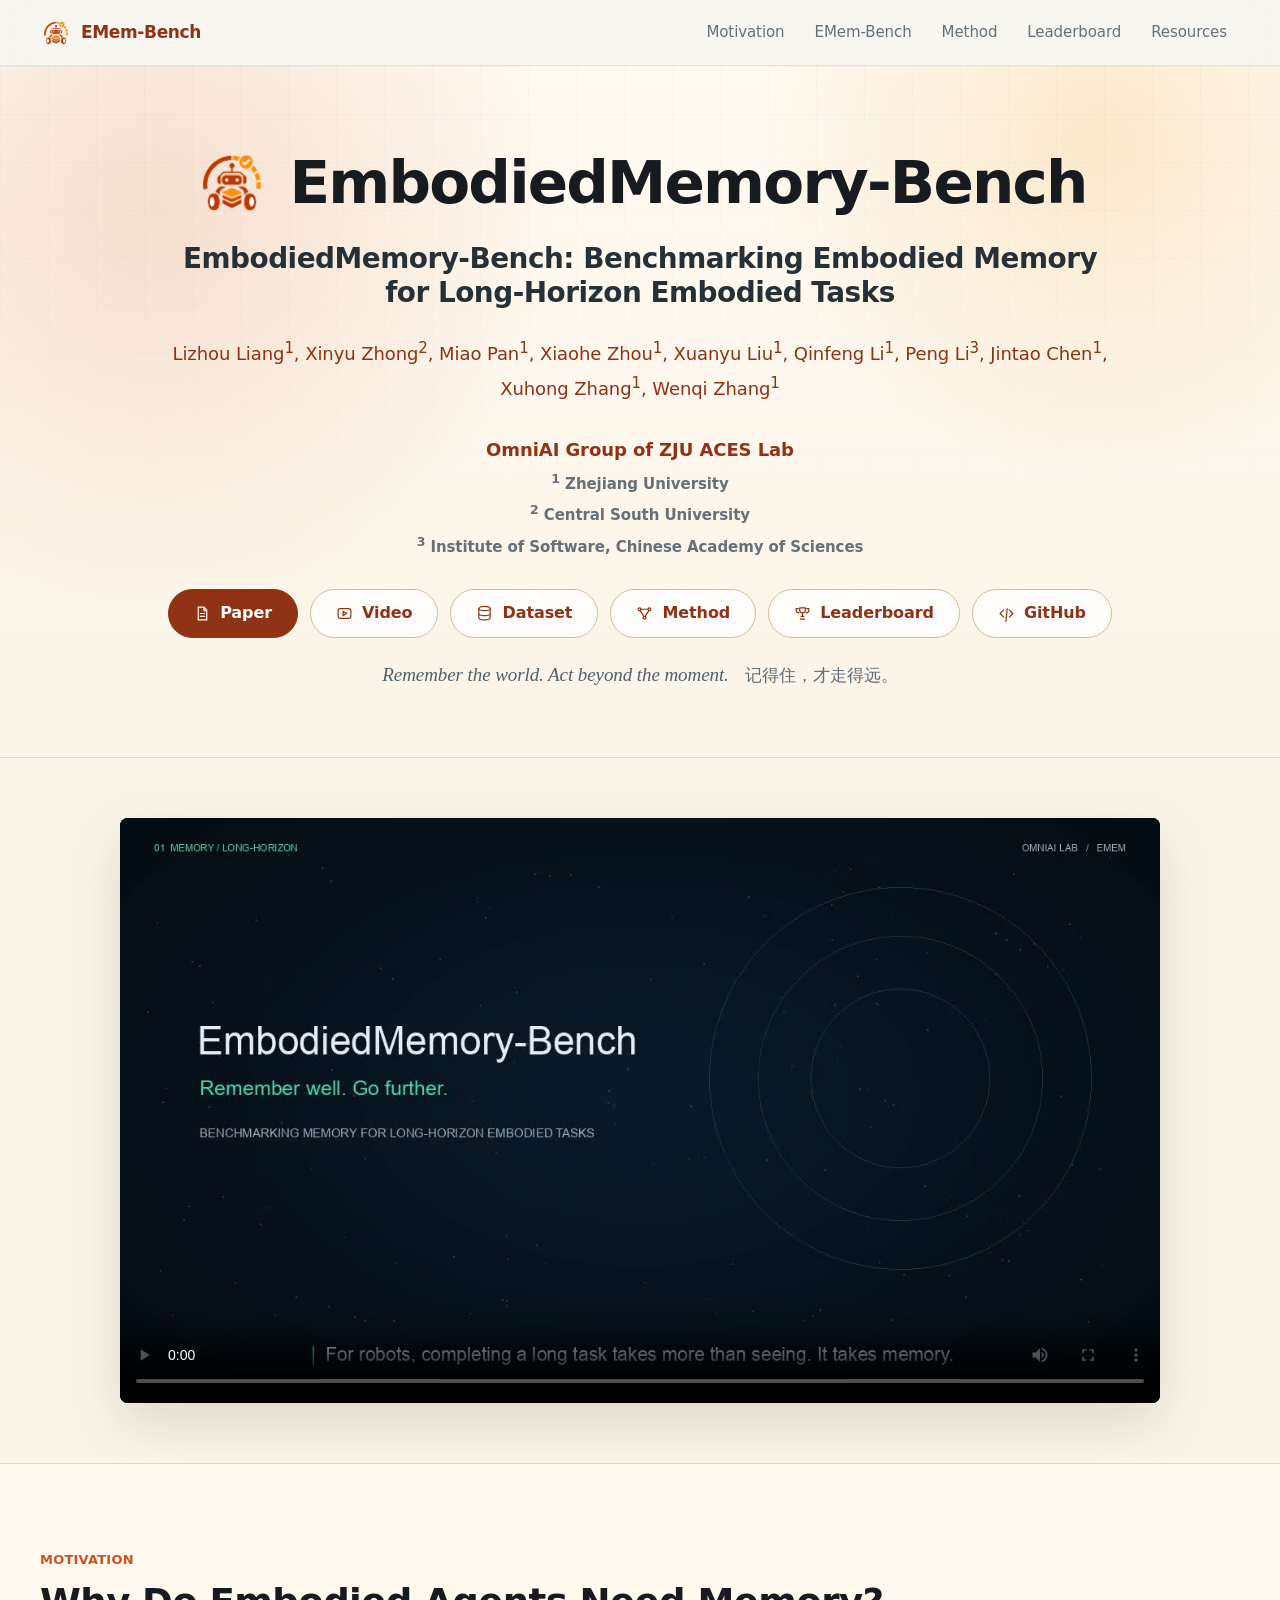
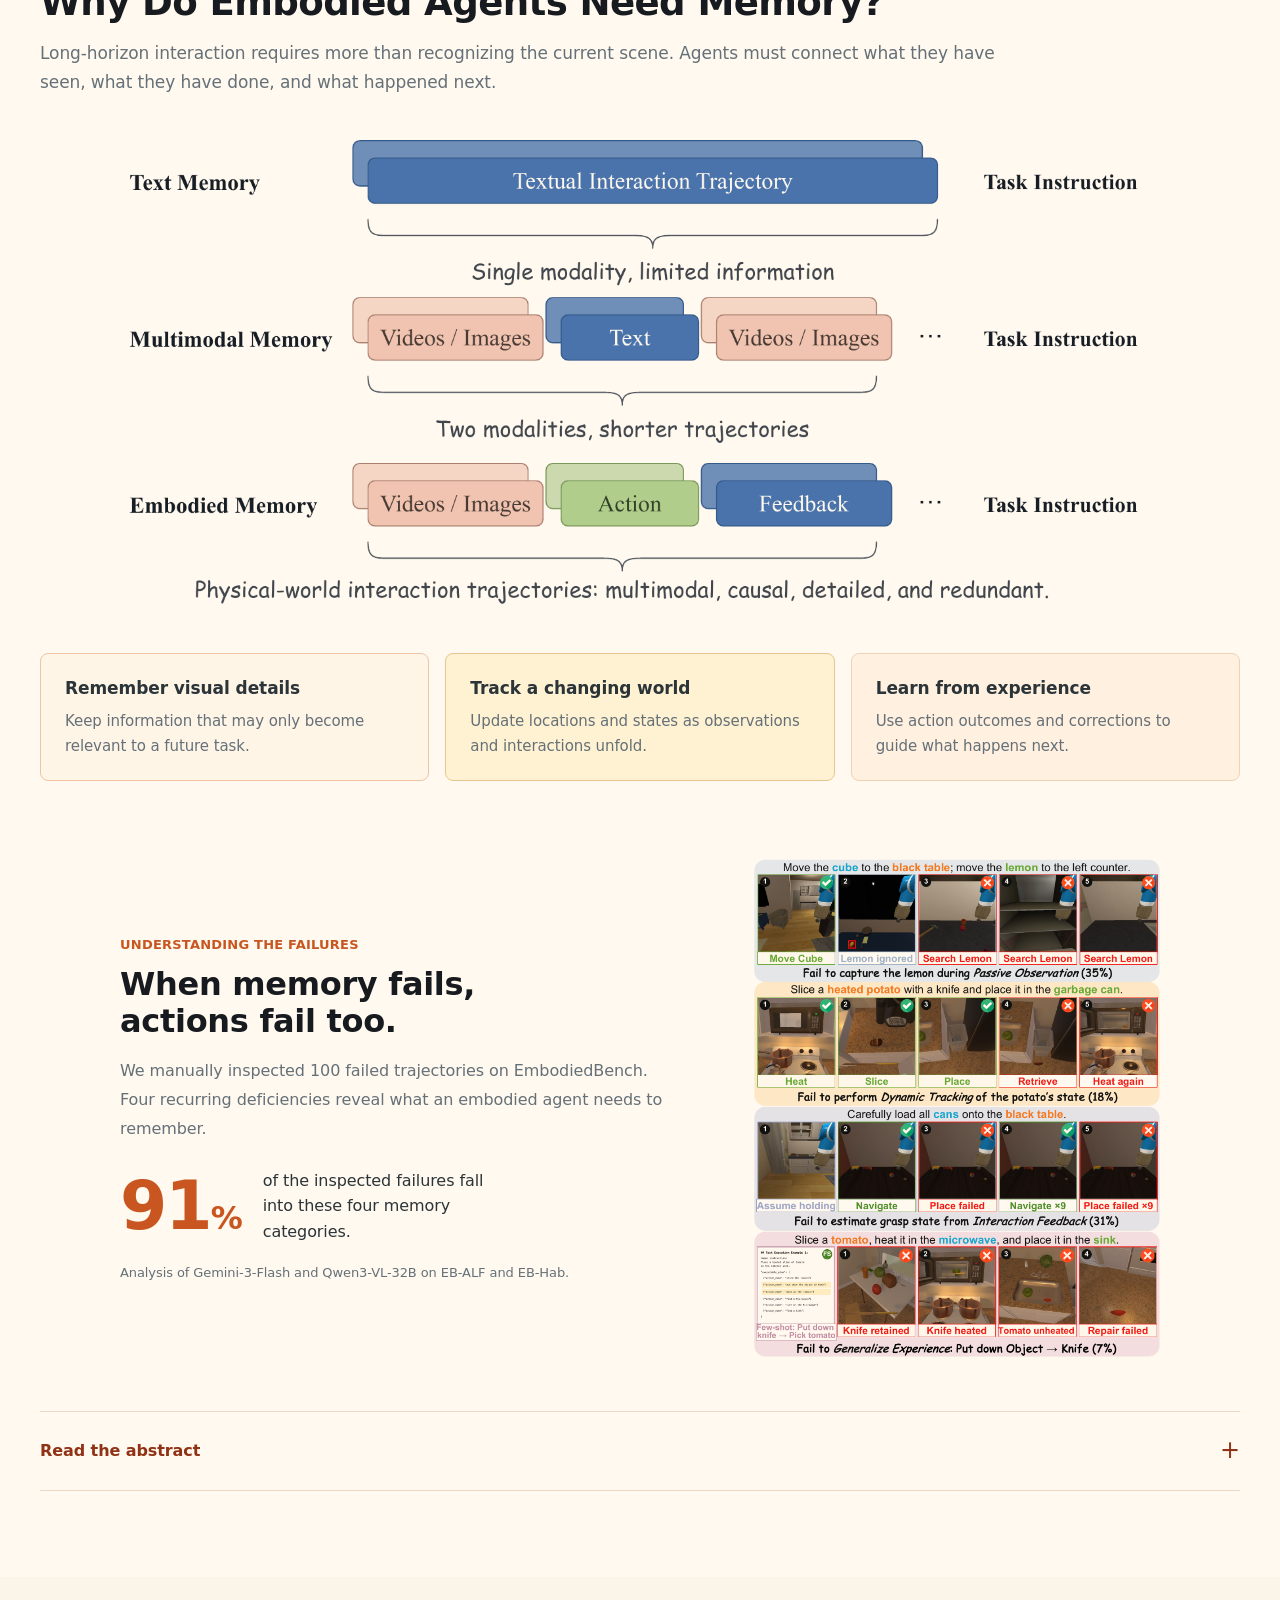
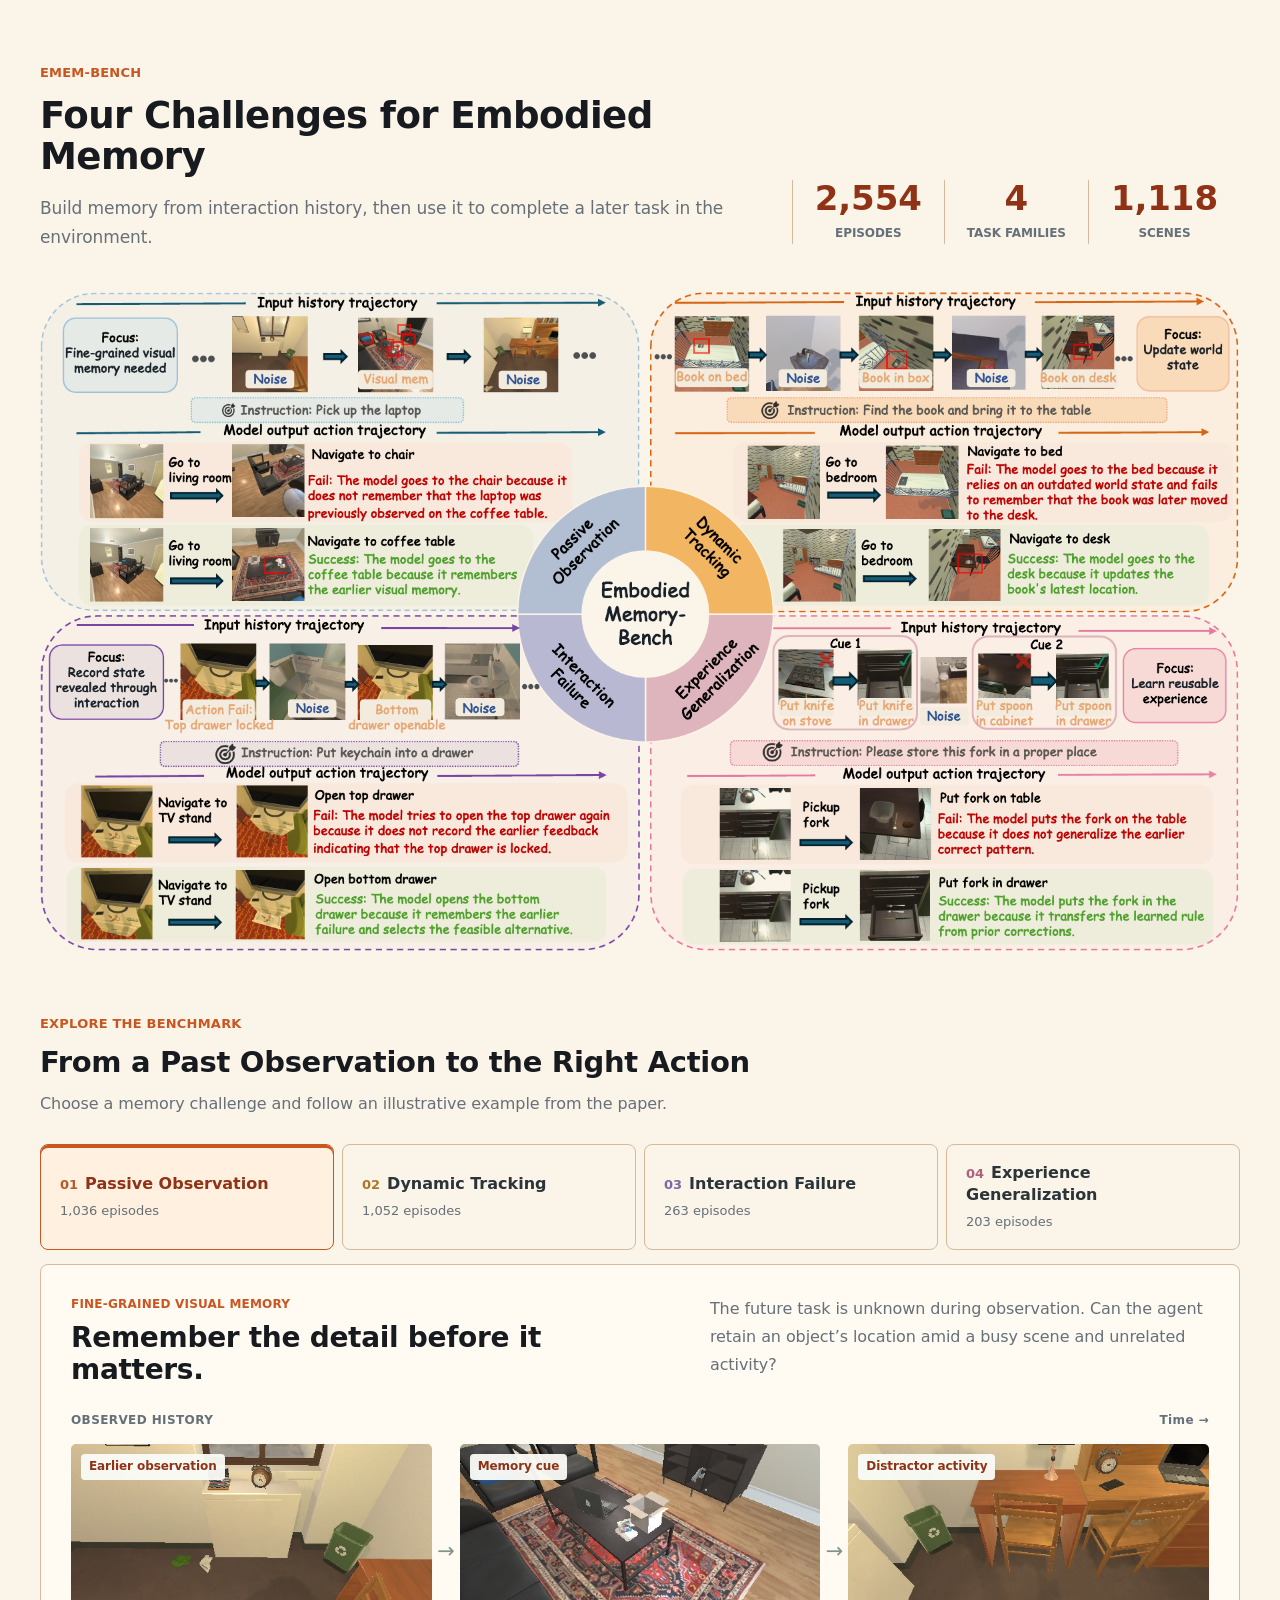
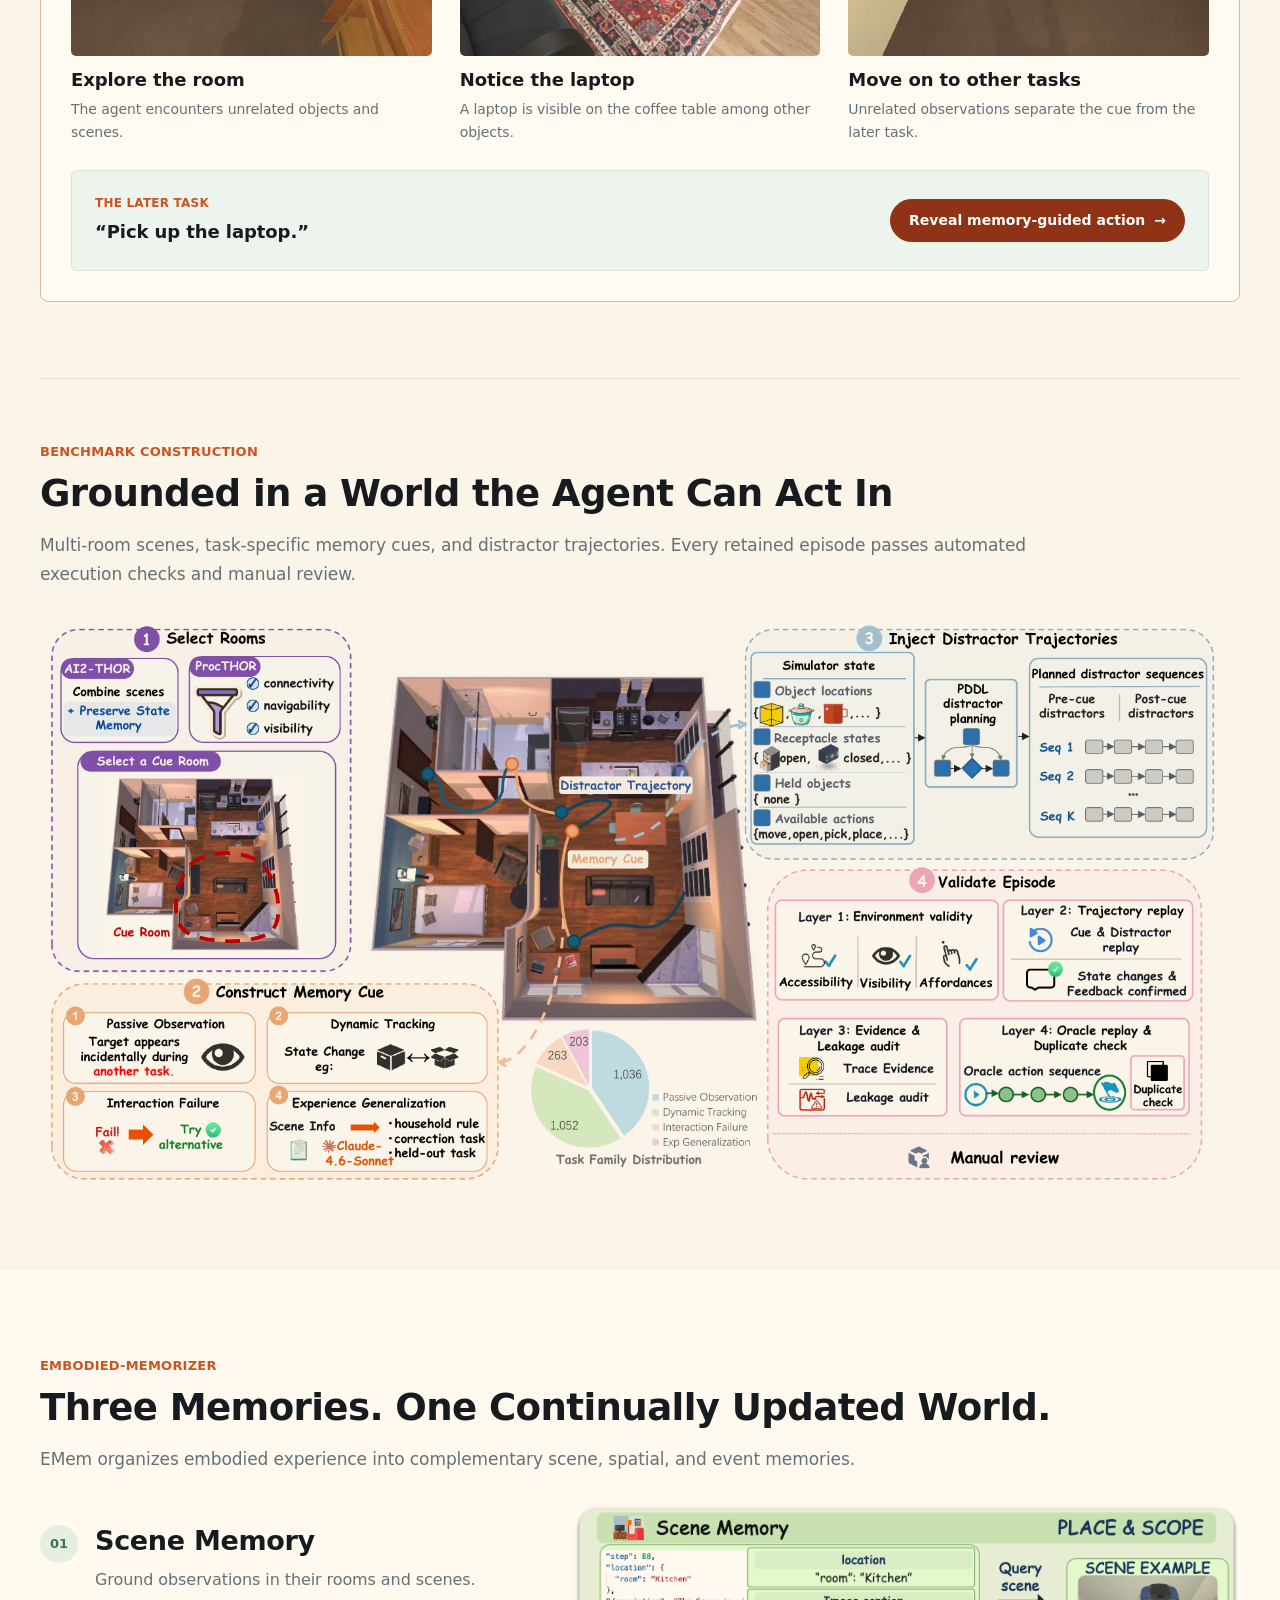
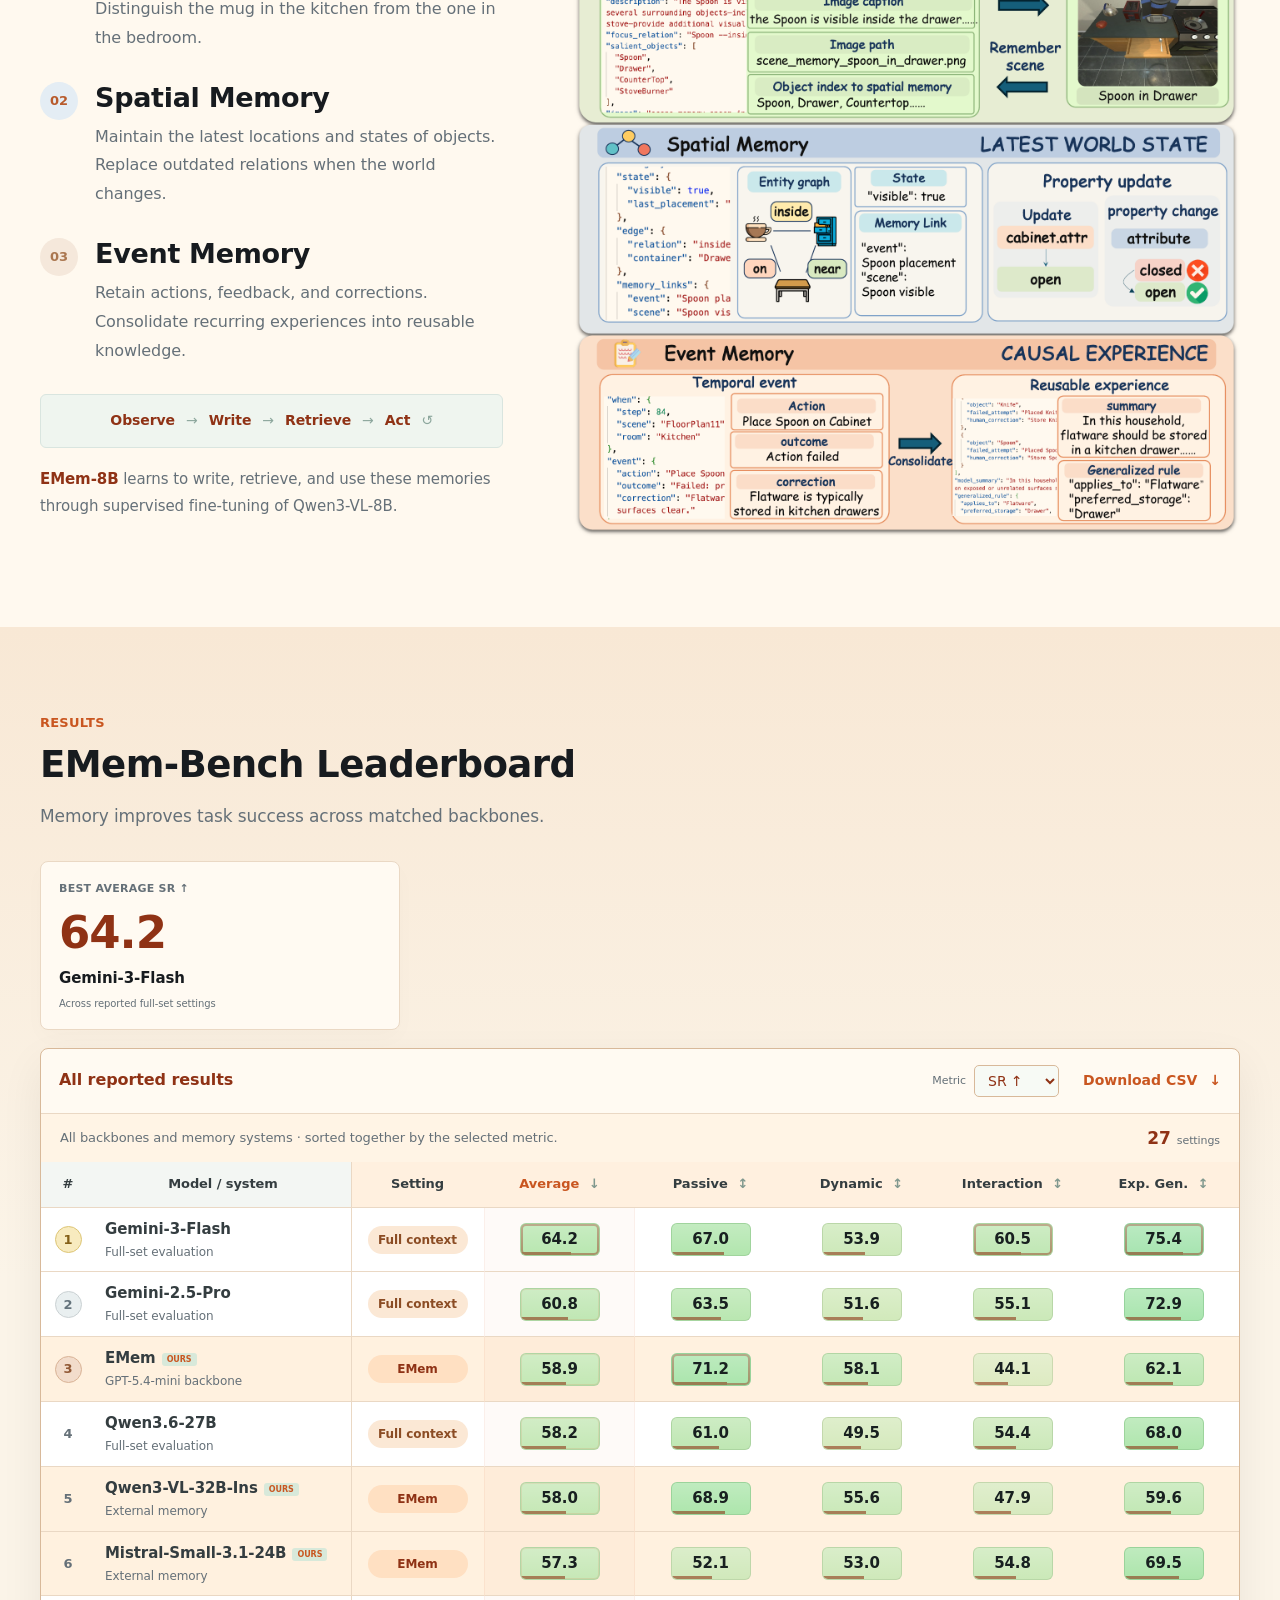
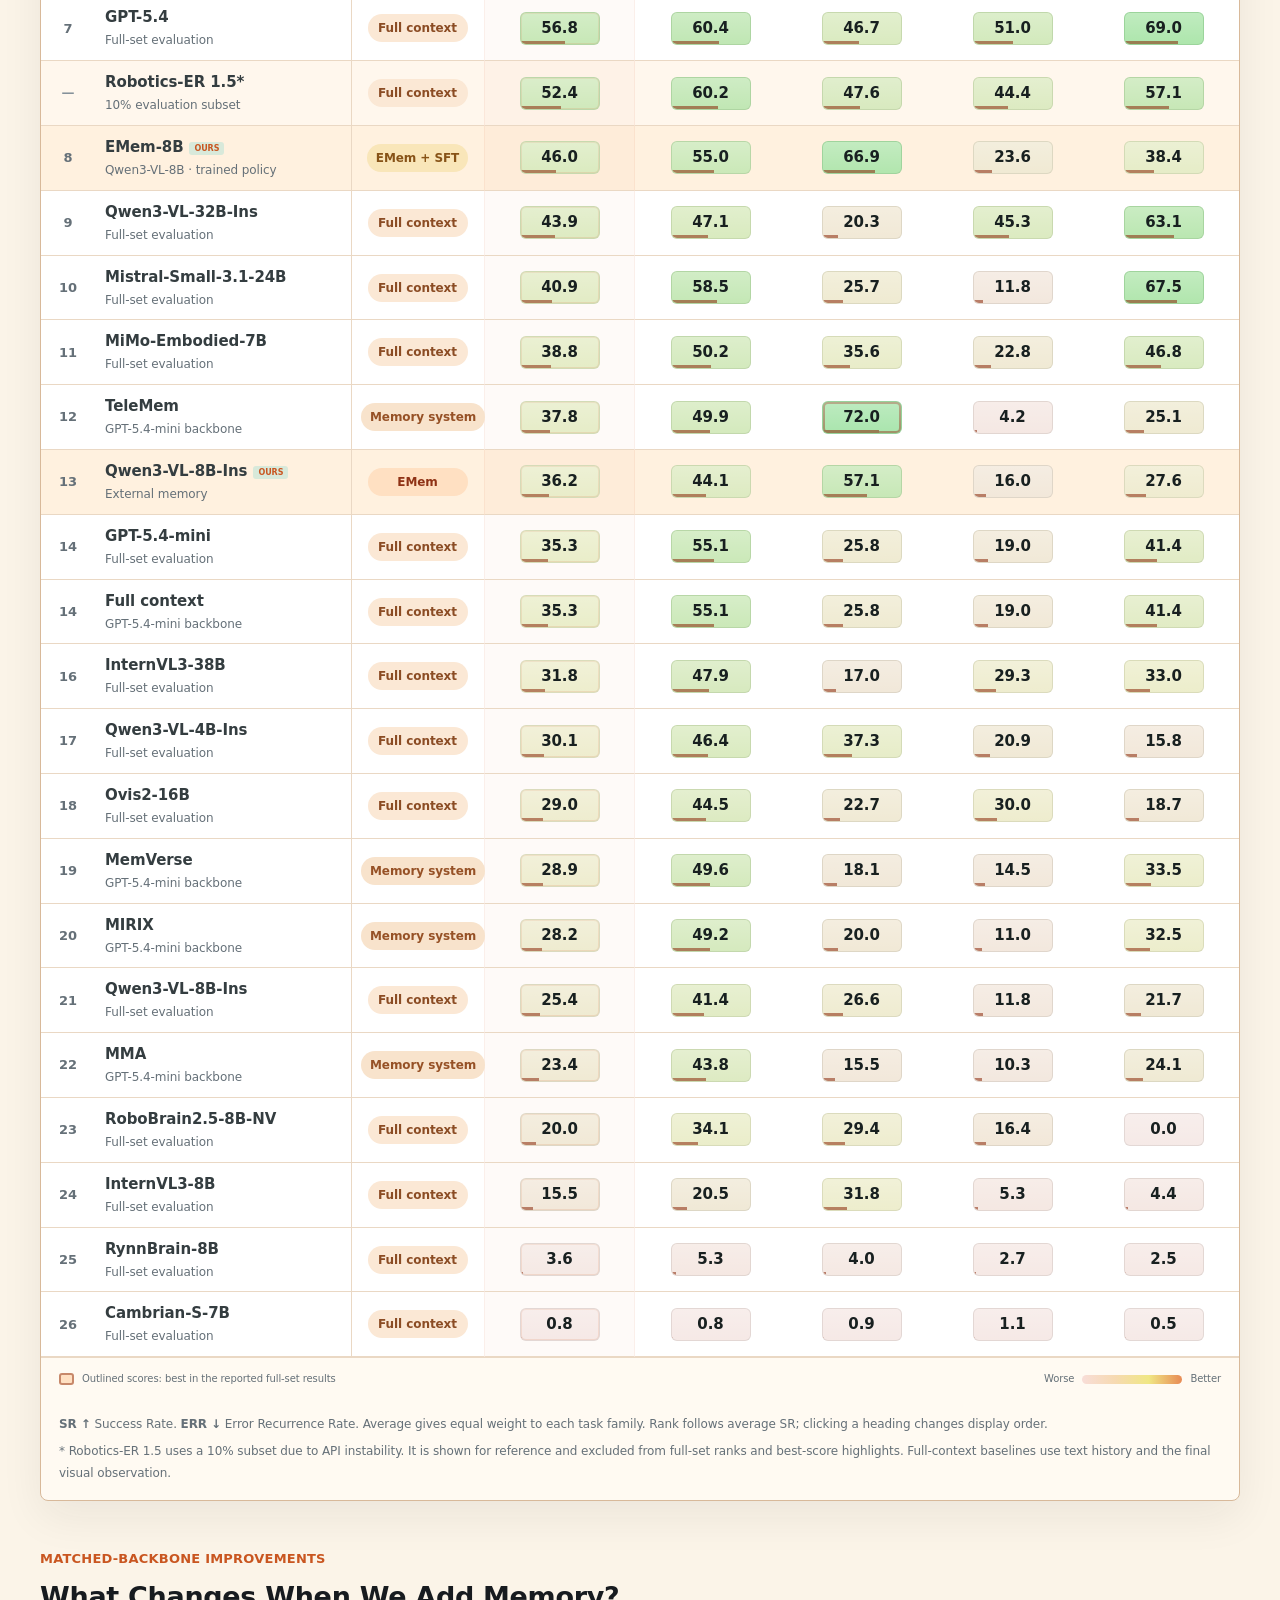
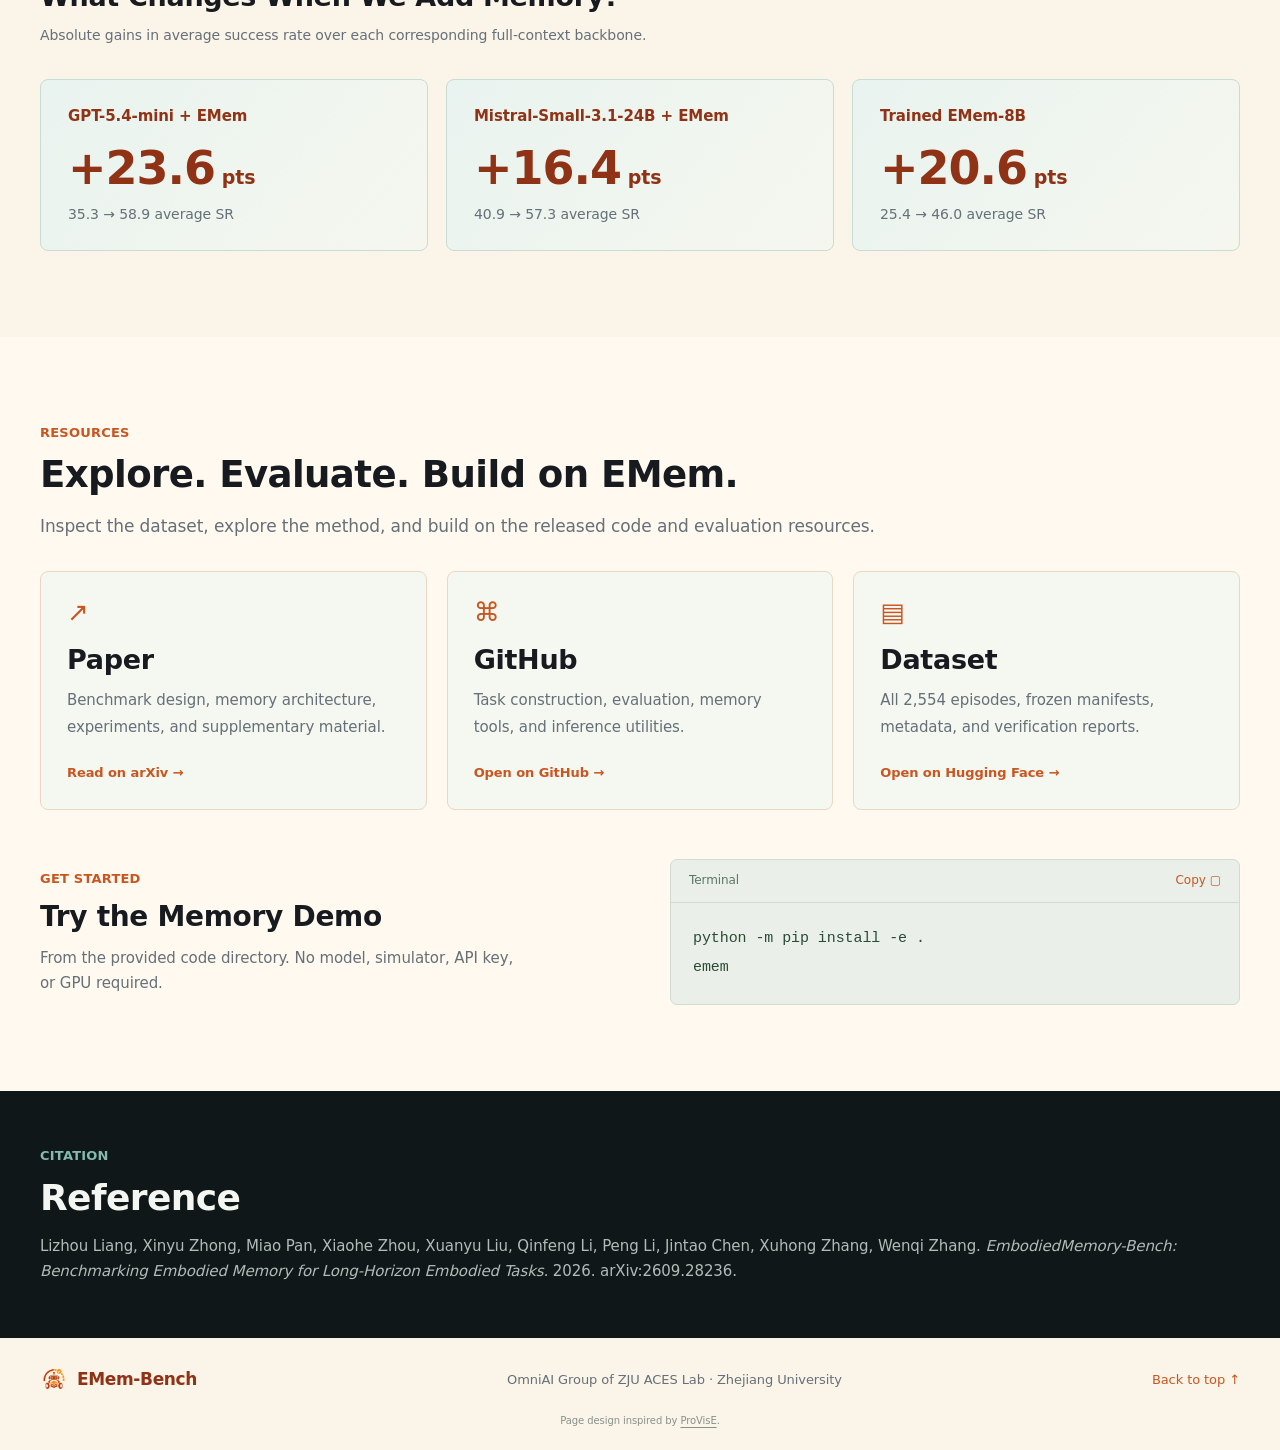
==== docs/EmbodiedMemoryBench/index.html @ b4ec99ae "Host EmbodiedMemory-Bench project website in Embodied-Omni" ====
<!doctype html>
<html lang="en">
<head>
  <meta charset="utf-8">
  <meta name="viewport" content="width=device-width, initial-scale=1">
  <meta name="theme-color" content="#f7f6f0">
  <meta name="description" content="EmbodiedMemory-Bench: benchmarking embodied memory through 2,554 interactive episodes. Explore the benchmark and Embodied-Memorizer.">
  <title>EmbodiedMemory-Bench: Benchmarking Embodied Memory for Long-Horizon Embodied Tasks</title>
  <link rel="icon" href="assets/mark.png" type="image/png">
  <link rel="stylesheet" href="styles.css?v=authors-1">
  <link rel="stylesheet" href="results.css?v=warm-theme-1">
  <script src="results.js" defer></script>
  <script src="script.js?v=warm-theme-1" defer></script>
  <link rel="canonical" href="https://zju-omniai.github.io/Embodied-Omni/EmbodiedMemoryBench/">
</head>
<body>
<a class="skip-link" href="#main">Skip to content</a>
<header class="site-header"><div class="nav-wrap">
  <a class="brand" href="#top"><img src="assets/mark.png" width="32" height="32" alt=""><span>EMem-Bench</span></a>
  <button class="menu-toggle" aria-expanded="false" aria-controls="navigation" aria-label="Open navigation"><span></span><span></span></button>
  <nav id="navigation" aria-label="Main navigation"><a href="#motivation">Motivation</a><a href="#benchmark">EMem-Bench</a><a href="#method">Method</a><a href="#results">Leaderboard</a><a href="#resources">Resources</a></nav>
</div></header>
<main id="main">
  <section class="hero" id="top" aria-labelledby="hero-title"><div class="hero-content">
    <div class="hero-title-row"><img class="hero-logo" src="assets/mark.png" width="80" height="80" alt=""><h1 id="hero-title">EmbodiedMemory<span>-Bench</span></h1></div>
    <h2 class="paper-subtitle">EmbodiedMemory-Bench: Benchmarking Embodied Memory<br>for Long-Horizon Embodied Tasks</h2>
    <p class="hero-tagline">Remember the world. Act beyond the moment. <span>记得住，才走得远。</span></p>
    <p class="hero-authors"><span>Lizhou Liang<sup>1</sup></span>, <span>Xinyu Zhong<sup>2</sup></span>, <span>Miao Pan<sup>1</sup></span>, <span>Xiaohe Zhou<sup>1</sup></span>, <span>Xuanyu Liu<sup>1</sup></span>, <span>Qinfeng Li<sup>1</sup></span>, <span>Peng Li<sup>3</sup></span>, <span>Jintao Chen<sup>1</sup></span>, <span>Xuhong Zhang<sup>1</sup></span>, <span>Wenqi Zhang<sup>1</sup></span></p>
    <div class="affiliation"><strong>OmniAI Group of ZJU ACES Lab</strong><span><sup>1</sup> Zhejiang University</span><span><sup>2</sup> Central South University</span><span><sup>3</sup> Institute of Software, Chinese Academy of Sciences</span></div>
    <div class="hero-actions" aria-label="Project resources"><a class="button primary" href="https://arxiv.org/abs/2609.28236" target="_blank" rel="noopener"><svg viewBox="0 0 24 24" aria-hidden="true"><path d="M14 3H6v18h12V7l-4-4Zm0 0v5h4M9 12h6M9 16h6"/></svg>Paper</a><a class="button " href="#video"><svg viewBox="0 0 24 24" aria-hidden="true"><rect x="3" y="5" width="18" height="14" rx="3"/><path d="m10 9 5 3-5 3V9Z"/></svg>Video</a><a class="button " href="https://huggingface.co/datasets/lzLiang/EmbodiedMemoryBench" target="_blank" rel="noopener"><svg viewBox="0 0 24 24" aria-hidden="true"><ellipse cx="12" cy="5" rx="8" ry="3"/><path d="M4 5v7c0 4 16 4 16 0V5M4 12v6c0 4 16 4 16 0v-6"/></svg>Dataset</a><a class="button " href="#method"><svg viewBox="0 0 24 24" aria-hidden="true"><circle cx="5" cy="6" r="2"/><circle cx="19" cy="6" r="2"/><circle cx="12" cy="18" r="2"/><path d="m6 8 5 8m7-8-5 8M7 6h10"/></svg>Method</a><a class="button " href="#results"><svg viewBox="0 0 24 24" aria-hidden="true"><path d="M8 4h8v3a4 4 0 0 1-8 0zM6 5H3v2a4 4 0 0 0 4 4m11-6h3v2a4 4 0 0 1-4 4m-5 0v5m-3 4h6m-5-4h4"/></svg>Leaderboard</a><a class="button " href="https://github.com/ZJU-OmniAI/Embodied-Omni" target="_blank" rel="noopener"><svg viewBox="0 0 24 24" aria-hidden="true"><path d="m8 7-5 5 5 5m8-10 5 5-5 5m-3-12-2 20"/></svg>GitHub</a></div>
  </div></section>

  <section class="project-video-section" id="video" aria-label="Project overview video"><div class="project-video-frame">
    <video id="project-video" controls playsinline preload="metadata" poster="assets/video-poster-en.jpg" aria-label="EmbodiedMemory-Bench English overview video"><source src="assets/reference_video_en.mp4" type="video/mp4">Your browser does not support embedded video. <a href="assets/reference_video_en.mp4">Download the video</a>.</video>
  </div></section>

  <section class="section motivation-section" id="motivation" aria-labelledby="motivation-title"><div class="container">
    <div class="section-heading"><p class="eyebrow">Motivation</p><h2 id="motivation-title">Why Do Embodied Agents Need Memory?</h2><p>Long-horizon interaction requires more than recognizing the current scene. Agents must connect what they have seen, what they have done, and what happened next.</p></div>
    <figure class="paper-figure comparison-figure" id="figure-1"><button class="figure-zoom" data-zoom="assets/memory-comparison.png" data-caption="Figure 1 · Comparison of text-centric, multimodal, and embodied memory" aria-label="Enlarge Figure 1: Comparison of text-centric, multimodal, and embodied memory"><img src="assets/memory-comparison.png" alt="Comparison of text-centric, multimodal, and embodied memory" loading="eager" decoding="async"><span class="zoom-hint" aria-hidden="true">⤢</span></button></figure>
    <div class="insight-strip"><article><strong>Remember visual details</strong><p>Keep information that may only become relevant to a future task.</p></article><article><strong>Track a changing world</strong><p>Update locations and states as observations and interactions unfold.</p></article><article><strong>Learn from experience</strong><p>Use action outcomes and corrections to guide what happens next.</p></article></div>
    <div class="failure-layout"><div class="failure-copy"><p class="eyebrow">Understanding the failures</p><h3>When memory fails,<br>actions fail too.</h3><p>We manually inspected 100 failed trajectories on EmbodiedBench. Four recurring deficiencies reveal what an embodied agent needs to remember.</p><div class="failure-stat"><strong>91<span>%</span></strong><p>of the inspected failures fall into these four memory categories.</p></div><p class="study-context">Analysis of Gemini-3-Flash and Qwen3-VL-32B on EB-ALF and EB-Hab.</p></div>
    <figure class="paper-figure failure-figure" id="figure-2"><button class="figure-zoom" data-zoom="assets/memory-failures.png" data-caption="Figure 2 · Primary errors in 100 failed EmbodiedBench trajectories" aria-label="Enlarge Figure 2: Primary errors in 100 failed EmbodiedBench trajectories"><img src="assets/memory-failures.png" alt="Primary errors in 100 failed EmbodiedBench trajectories" loading="eager" decoding="async"><span class="zoom-hint" aria-hidden="true">⤢</span></button></figure></div>
    <details class="abstract"><summary>Read the abstract <span aria-hidden="true">+</span></summary><p>Long-horizon embodied interaction requires agents to retain and continually update information about the environment as they observe, act, and encounter change. Yet current agents struggle to maintain such memory reliably. Our analysis traces this limitation to four key deficiencies: weak fine-grained visual memory, unreliable dynamic world-state tracking, failing to record world state revealed by interaction outcomes, and limited generalization from prior experience. However, existing benchmarks do not directly assess these memory capabilities during long-horizon embodied interaction. To address this gap, we introduce <strong>EmbodiedMemory-Bench (EMem-Bench)</strong>, comprising 2,554 interactive episodes across four task families. EMem-Bench requires agents to build and update memory from interaction history, then use it to complete a later task by acting in the environment. We further present <strong>Embodied-Memorizer (EMem)</strong>, an external memory system that organizes embodied experience into spatial, event, and scene memories. We also train EMem-8B, an 8B policy that manages and uses these memories. We evaluate a diverse range of open-source and proprietary MLLMs and representative multimodal memory systems. Results show that current models remain weak and uneven across the four challenges. Under matched backbones, EMem achieves the best overall performance among the evaluated memory systems and improves both open-source and proprietary models, while EMem-8B further improves over its backbone.</p></details>
  </div></section>

  <section class="section benchmark-section" id="benchmark" aria-labelledby="benchmark-title"><div class="container">
    <div class="benchmark-intro"><div class="section-heading"><p class="eyebrow">EMem-Bench</p><h2 id="benchmark-title">Four Challenges for Embodied Memory</h2><p>Build memory from interaction history, then use it to complete a later task in the environment.</p></div><div class="benchmark-metrics" aria-label="Benchmark statistics"><div><strong>2,554</strong><span>Episodes</span></div><div><strong>4</strong><span>Task families</span></div><div><strong>1,118</strong><span>Scenes</span></div></div></div>
    <figure class="paper-figure benchmark-overview" id="figure-3"><button class="figure-zoom" data-zoom="assets/task-overview.png" data-caption="Figure 3 · Overview of EMem-Bench and its four task families" aria-label="Enlarge Figure 3: Overview of EMem-Bench and its four task families"><img src="assets/task-overview.png" alt="Overview of EMem-Bench and its four task families" loading="eager" decoding="async"><span class="zoom-hint" aria-hidden="true">⤢</span></button></figure>
    <div class="explorer-heading" id="examples"><p class="eyebrow">Explore the benchmark</p><h3>From a Past Observation to the Right Action</h3><p>Choose a memory challenge and follow an illustrative example from the paper.</p></div>
        <div class="family-tabs" role="tablist" aria-label="Memory task families">
      <button class="family-tab blue" id="tab-po" role="tab" aria-selected="true" aria-controls="family-panel" data-family="po"><span>01</span>Passive Observation<small>1,036 episodes</small></button>
      <button class="family-tab amber" id="tab-dt" role="tab" aria-selected="false" aria-controls="family-panel" tabindex="-1" data-family="dt"><span>02</span>Dynamic Tracking<small>1,052 episodes</small></button>
      <button class="family-tab violet" id="tab-if" role="tab" aria-selected="false" aria-controls="family-panel" tabindex="-1" data-family="if"><span>03</span>Interaction Failure<small>263 episodes</small></button>
      <button class="family-tab rose" id="tab-eg" role="tab" aria-selected="false" aria-controls="family-panel" tabindex="-1" data-family="eg"><span>04</span>Experience Generalization<small>203 episodes</small></button>
    </div>
    <div class="family-panel" id="family-panel" role="tabpanel" aria-labelledby="tab-po" tabindex="0">
      <div class="example-intro"><div><p class="eyebrow" id="family-skill">FINE-GRAINED VISUAL MEMORY</p><h3 id="family-title">Remember the detail before it matters.</h3></div><p id="family-description">The future task is unknown during observation. Can the agent retain an object’s location amid a busy scene and unrelated activity?</p></div>
      <div class="trace-label"><span>OBSERVED HISTORY</span><span>Time →</span></div>
      <div class="trace-grid" id="trace-grid"></div>
      <div class="task-answer"><div><span class="eyebrow">THE LATER TASK</span><p id="task-instruction"></p></div><div class="answer-wrap"><button id="reveal-answer" class="button primary" aria-expanded="false" aria-controls="answer-content">Reveal memory-guided action <span aria-hidden="true">→</span></button><div id="answer-content" hidden><span class="answer-check" aria-hidden="true">✓</span><p id="answer-text"></p></div></div></div>
    </div>

    <div class="construction" id="construction"><div class="section-heading"><p class="eyebrow">Benchmark construction</p><h2>Grounded in a World the Agent Can Act In</h2><p>Multi-room scenes, task-specific memory cues, and distractor trajectories. Every retained episode passes automated execution checks and manual review.</p></div>
    <figure class="paper-figure construction-figure" id="figure-4"><button class="figure-zoom" data-zoom="assets/construction.png" data-caption="Figure 4 · Construction pipeline of EMem-Bench" aria-label="Enlarge Figure 4: Construction pipeline of EMem-Bench"><img src="assets/construction.png" alt="Construction pipeline of EMem-Bench" loading="eager" decoding="async"><span class="zoom-hint" aria-hidden="true">⤢</span></button></figure></div>
  </div></section>

  <section class="section method-section" id="method" aria-labelledby="method-title"><div class="container">
    <div class="section-heading"><p class="eyebrow">Embodied-Memorizer</p><h2 id="method-title">Three Memories. One Continually Updated World.</h2><p>EMem organizes embodied experience into complementary scene, spatial, and event memories.</p></div>
    <div class="method-layout"><div class="method-copy">
      <article class="memory-item scene-memory"><span class="memory-number">01</span><div><h3>Scene Memory</h3><p>Ground observations in their rooms and scenes. Distinguish the mug in the kitchen from the one in the bedroom.</p></div></article>
      <article class="memory-item spatial-memory"><span class="memory-number">02</span><div><h3>Spatial Memory</h3><p>Maintain the latest locations and states of objects. Replace outdated relations when the world changes.</p></div></article>
      <article class="memory-item event-memory"><span class="memory-number">03</span><div><h3>Event Memory</h3><p>Retain actions, feedback, and corrections. Consolidate recurring experiences into reusable knowledge.</p></div></article>
      <div class="memory-loop"><span>Observe</span><b>→</b><span>Write</span><b>→</b><span>Retrieve</span><b>→</b><span>Act</span><b>↺</b></div>
      <p class="training-note"><strong>EMem-8B</strong> learns to write, retrieve, and use these memories through supervised fine-tuning of Qwen3-VL-8B.</p>
    </div><figure class="paper-figure architecture" id="figure-6"><button class="figure-zoom" data-zoom="assets/architecture.png" data-caption="Figure 6 · Embodied-Memorizer architecture" aria-label="Enlarge Figure 6: Embodied-Memorizer architecture"><img src="assets/architecture.png" alt="Embodied-Memorizer architecture" loading="eager" decoding="async"><span class="zoom-hint" aria-hidden="true">⤢</span></button></figure></div>
  </div></section>

  <section class="section results-section" id="results" aria-labelledby="results-title"><div class="container">
    <div class="section-heading"><p class="eyebrow">Results</p><h2 id="results-title">EMem-Bench Leaderboard</h2><p>Memory improves task success across matched backbones.</p></div>
    <div id="results-summary" class="results-summary" aria-label="Best reported full-set result"></div>
    <div class="leaderboard result-panel">
      <div class="table-controls"><p class="all-results-label">All reported results</p><div class="table-actions"><label class="metric-label">Metric <select id="metric-select"><option value="sr">SR ↑</option><option value="err">ERR ↓</option></select></label><button class="text-button" id="download-results">Download CSV <span aria-hidden="true">↓</span></button></div></div>
      <div class="results-context-row"><p class="table-context" id="table-context"></p><p id="result-count" class="result-count" aria-live="polite"></p></div>
      <div class="table-scroll" tabindex="0" role="region" aria-label="Scrollable ranked benchmark results"><table class="ranked-results"><caption class="sr-only">EMem-Bench paper results. Rank is based on the average selected metric among full-set settings. Column headings sort the displayed rows.</caption><colgroup><col class="rank-col"><col class="model-col"><col class="setting-col"><col class="metric-col" span="5"></colgroup><thead><tr><th scope="col" title="Rank by average selected metric">#</th><th scope="col">Model / system</th><th scope="col">Setting</th><th scope="col" aria-sort="descending"><button data-sort="0">Average <span>↓</span></button></th><th scope="col"><button data-sort="1">Passive <span>↕</span></button></th><th scope="col"><button data-sort="2">Dynamic <span>↕</span></button></th><th scope="col"><button data-sort="3">Interaction <span>↕</span></button></th><th scope="col"><button data-sort="4">Exp. Gen. <span>↕</span></button></th></tr></thead><tbody id="results-body"></tbody></table></div>
      <div class="results-legend"><p><span class="best-example" aria-hidden="true"></span> Outlined scores: best in the reported full-set results</p><div class="heat-key"><span>Worse</span><span class="heat-gradient" aria-hidden="true"></span><span>Better</span></div></div>
      <div class="table-footnote"><p><strong>SR ↑</strong> Success Rate. <strong>ERR ↓</strong> Error Recurrence Rate. Average gives equal weight to each task family. Rank follows average <span id="rank-metric">SR</span>; clicking a heading changes display order.</p><p>* Robotics-ER 1.5 uses a 10% subset due to API instability. It is shown for reference and excluded from full-set ranks and best-score highlights. Full-context baselines use text history and the final visual observation.</p></div>
    </div>
    <div class="matched-heading"><p class="eyebrow">Matched-backbone improvements</p><h3>What Changes When We Add Memory?</h3><p>Absolute gains in average success rate over each corresponding full-context backbone.</p></div>
    <div class="gain-grid"><article><span>GPT-5.4-mini + EMem</span><strong>+23.6<small> pts</small></strong><p>35.3 → 58.9 average SR</p></article><article><span>Mistral-Small-3.1-24B + EMem</span><strong>+16.4<small> pts</small></strong><p>40.9 → 57.3 average SR</p></article><article><span>Trained EMem-8B</span><strong>+20.6<small> pts</small></strong><p>25.4 → 46.0 average SR</p></article></div>
  </div></section>

  <section class="section resources-section" id="resources" aria-labelledby="resources-title"><div class="container">
    <div class="section-heading"><p class="eyebrow">Resources</p><h2 id="resources-title">Explore. Evaluate. Build on EMem.</h2><p>Inspect the dataset, explore the method, and build on the released code and evaluation resources.</p></div>
    <div class="resource-grid"><a class="resource-card" href="https://arxiv.org/abs/2609.28236" target="_blank" rel="noopener"><span class="resource-icon" aria-hidden="true">↗</span><h3>Paper</h3><p>Benchmark design, memory architecture, experiments, and supplementary material.</p><span class="resource-status available">Read on arXiv →</span></a><a class="resource-card" href="https://github.com/ZJU-OmniAI/Embodied-Omni" target="_blank" rel="noopener"><span class="resource-icon" aria-hidden="true">⌘</span><h3>GitHub</h3><p>Task construction, evaluation, memory tools, and inference utilities.</p><span class="resource-status available">Open on GitHub →</span></a><a class="resource-card" href="https://huggingface.co/datasets/lzLiang/EmbodiedMemoryBench" target="_blank" rel="noopener"><span class="resource-icon" aria-hidden="true">▤</span><h3>Dataset</h3><p>All 2,554 episodes, frozen manifests, metadata, and verification reports.</p><span class="resource-status available">Open on Hugging Face →</span></a></div>
    <div class="quickstart"><div><p class="eyebrow">Get started</p><h3>Try the Memory Demo</h3><p>From the provided code directory. No model, simulator, API key, or GPU required.</p></div><div class="code-block"><div class="code-top"><span>Terminal</span><button id="copy-command" aria-label="Copy installation commands">Copy ▢</button></div><pre><code id="install-command">python -m pip install -e .
emem</code></pre></div></div>
  </div></section>
  <section class="citation-section" id="citation"><div class="container"><p class="eyebrow">Citation</p><h2>Reference</h2><p>Lizhou Liang, Xinyu Zhong, Miao Pan, Xiaohe Zhou, Xuanyu Liu, Qinfeng Li, Peng Li, Jintao Chen, Xuhong Zhang, Wenqi Zhang. <em>EmbodiedMemory-Bench: Benchmarking Embodied Memory for Long-Horizon Embodied Tasks.</em> 2026. <a href="https://arxiv.org/abs/2609.28236" target="_blank" rel="noopener">arXiv:2609.28236</a>.</p></div></section>
</main>
<footer><div class="container footer-wrap"><a class="brand" href="#top"><img src="assets/mark.png" width="28" height="28" alt=""><span>EMem-Bench</span></a><p>OmniAI Group of ZJU ACES Lab · Zhejiang University</p><a class="back-top" href="#top">Back to top ↑</a></div><p class="design-credit">Page design inspired by <a href="https://zju-omniai.github.io/ProVisE/" target="_blank" rel="noopener">ProVisE</a>.</p></footer>
<dialog id="figure-dialog" aria-labelledby="dialog-caption"><div class="dialog-heading"><p id="dialog-caption"></p><button id="close-dialog" aria-label="Close figure">✕</button></div><div class="dialog-image"><img id="dialog-image" alt=""></div></dialog>
<div id="toast" role="status" aria-live="polite"></div>
<noscript><p class="noscript-note">Enable JavaScript for the task explorer and leaderboard sorting. All results are also available in the paper.</p></noscript>
</body>
</html>
---- docs/EmbodiedMemoryBench/styles.css ----
:root {
  color-scheme: light;
  --ink: #171b1f;
  --ink-soft: #2b3438;
  --muted: #657078;
  --paper: #fbf4e8;
  --paper-warm: #fff9ef;
  --surface-soft: #f8e8d5;
  --line: #ead8c4;
  --line-strong: #d8b99a;
  --teal: #c95620;
  --teal-dark: #8f3215;
  --blue: #b85b2c;
  --amber: #e99a22;
  --rust: #c24b21;
  --content: 1280px;
  --nav-height: 66px;
  --radius: 8px;
}
* { box-sizing: border-box; }
html { scroll-behavior: smooth; scroll-padding-top: 92px; }
body { margin: 0; background: var(--paper); color: var(--ink); font-family: Inter, ui-sans-serif, system-ui, -apple-system, BlinkMacSystemFont, "Segoe UI", sans-serif; font-size: 16px; line-height: 1.6; }
h1,h2,h3,h4,p,figure { margin: 0; }
h1,h2,h3,h4 { line-height: 1.15; }
a { color: inherit; text-decoration: none; }
button,select { font: inherit; color: inherit; }
button { cursor: pointer; }
img { display: block; max-width: 100%; height: auto; }
a,button,select { -webkit-tap-highlight-color: transparent; touch-action: manipulation; }
::selection { background: #f4c48c; }
:focus-visible { outline: 3px solid #d8793f; outline-offset: 5px; }
[hidden] { display: none !important; }
.container { width: min(var(--content), calc(100% - 80px)); margin: 0 auto; }
.sr-only { position: absolute; width: 1px; height: 1px; padding: 0; overflow: hidden; clip: rect(0,0,0,0); white-space: nowrap; border: 0; }
.skip-link { position: fixed; top: -100px; left: 20px; z-index: 100; padding: 12px 18px; background: var(--teal-dark); color: white; }
.skip-link:focus { top: 12px; }
.site-header { position: sticky; top: 0; z-index: 40; height: var(--nav-height); border-bottom: 1px solid rgba(23,27,31,.08); background: rgba(247,246,240,.92); backdrop-filter: blur(18px); }
.nav-wrap { width: min(1360px,calc(100% - 80px)); height: 100%; margin: auto; display: flex; justify-content: space-between; align-items: center; gap: 24px; }
.brand { display: inline-flex; align-items: center; gap: 9px; color: var(--teal-dark); font-size: 16px; font-weight: 850; white-space: nowrap; line-height: 1; }
.site-header nav { display: flex; align-items: center; gap: 4px; }
.site-header nav a { padding: 8px 12px; border-radius: 999px; color: var(--muted); font-size: 14px; transition: background .18s, color .18s; }
.site-header nav a:hover,.site-header nav a.active { color: var(--teal-dark); background: rgba(201,86,32,.11); }
.menu-toggle { display: none; }
.hero { position: relative; overflow: hidden; border-bottom: 1px solid var(--line); background: radial-gradient(circle at 12% 20%,rgba(201,86,32,.16),transparent 32%),radial-gradient(circle at 86% 10%,rgba(233,154,34,.18),transparent 27%),linear-gradient(180deg,#fffaf2 0%,var(--paper) 100%); }
.hero::after { content: ""; position: absolute; inset: 0; background: linear-gradient(rgba(23,27,31,.034) 1px,transparent 1px),linear-gradient(90deg,rgba(23,27,31,.026) 1px,transparent 1px); background-size: 48px 48px; mask-image: linear-gradient(180deg,rgba(0,0,0,.68),transparent 80%); pointer-events: none; }
.hero-content { position: relative; z-index: 1; width: min(1360px,calc(100% - 56px)); margin: auto; padding: 78px 0 67px; text-align: center; }
.hero-content { display: flex; flex-direction: column; }
.hero-title-row { order: 1; }
.paper-subtitle { order: 2; }
.hero-authors { order: 3; }
.affiliation { order: 4; }
.hero-actions { order: 5; }
.hero-tagline { order: 6; }
.hero-title-row { display: flex; align-items: center; justify-content: center; gap: 18px; }
.hero-logo { width: 78px; height: 78px; flex-shrink: 0; }
h1 { font-size: clamp(42px,4.65vw,67px); line-height: 1.05; font-weight: 880; letter-spacing: -1.8px; }
h1 span { white-space: nowrap; }
.paper-subtitle { max-width: 1100px; margin: 20px auto 0; color: #263137; font-size: clamp(24px,2.18vw,31.4px); line-height: 1.22; font-weight: 820; letter-spacing: -.5px; }
.hero-authors { max-width: 1060px; margin: 25px auto 0; color: var(--teal-dark); font-size: 18px; line-height: 1.8; }
.hero-authors span { white-space: nowrap; }
@media(max-width:760px) { .hero-authors { font-size: 15px; margin-top: 20px; } }
.hero-tagline { margin: 22px 0 0; color: #4f6269; font-family: Georgia,"Times New Roman",serif; font-size: 18px; font-style: italic; line-height: 1.6; }
.hero-tagline span { margin-left: 12px; color: #5f6d76; font-size: 16px; font-family: "STKaiti","KaiTi","Kaiti SC",serif; font-style: normal; }
.affiliation { display: flex; flex-direction: column; gap: 4px; margin-top: 29px; }
.affiliation strong { color: var(--teal-dark); font-size: 17px; font-weight: 760; }
.affiliation>span { color: var(--muted); font-size: 14px; font-weight: 600; }
.hero-actions { display: flex; justify-content: center; flex-wrap: wrap; gap: 12px; margin-top: 29px; }
.button { display: inline-flex; align-items: center; justify-content: center; gap: 9px; min-height: 47px; padding: 10px 24px; border: 1px solid var(--line-strong); border-radius: 999px; background: rgba(255,255,255,.82); color: var(--teal-dark); font-size: 15px; line-height: 1.4; font-weight: 750; transition: background .18s, border-color .18s, transform .18s; }
.button:hover { border-color: #d48a58; background: #fff0de; transform: translateY(-1px); }
.button.primary { color: white; background: var(--teal-dark); border-color: var(--teal-dark); }
.button.primary:hover { background: var(--teal); }
.button svg { width: 17px; height: 17px; fill: none; stroke: currentColor; stroke-width: 1.65; stroke-linecap: round; stroke-linejoin: round; }
.project-video-section { padding: 60px 28px; background: var(--paper); border-bottom: 1px solid var(--line); }
.project-video-frame { width: min(100%,1040px); margin: auto; border-radius: var(--radius); overflow: hidden; background: #07121c; box-shadow: 0 20px 56px rgba(23,27,31,.13); }
.project-video-frame video { display: block; width: 100%; aspect-ratio: 16/9; object-fit: contain; background: #07121c; }
.section { padding: 86px 0; }
.section-heading { max-width: 1040px; margin-bottom: 30px; }
.eyebrow { margin: 0 0 12px; color: var(--teal); font-size: 13px; font-weight: 820; text-transform: uppercase; letter-spacing: .3px; line-height: 1.5; }
h2 { font-size: clamp(30px,2.7vw,39px); line-height: 1.12; font-weight: 830; letter-spacing: -.6px; }
.section-heading>p:last-child { color: var(--muted); font-size: 16px; line-height: 1.7; margin-top: 16px; max-width: 1000px; }
h3 { font-size: 24px; font-weight: 760; letter-spacing: -.3px; }
.motivation-section,.method-section { background: var(--paper-warm); }
/* Blend only the original paper graphics. The video and simulator frames keep their colors. */
.paper-figure { margin: 0 auto; padding: 0; border: 0; background: transparent; mix-blend-mode: multiply; }
.figure-zoom { position: relative; display: block; width: 100%; padding: 0; border: 0; background: transparent; text-align: left; cursor: zoom-in; }
.figure-zoom img { width: 100%; height: auto; }
.zoom-hint { position: absolute; right: 8px; bottom: 8px; display: grid; place-items: center; width: 32px; height: 32px; border: 1px solid var(--line-strong); border-radius: 6px; background: var(--paper-warm); color: var(--teal); font-size: 24px; line-height: 1; opacity: 0; transition: opacity .18s; }
.figure-zoom:hover .zoom-hint,.figure-zoom:focus-visible .zoom-hint { opacity: 1; }
.comparison-figure { max-width: 1050px; margin: 42px auto 36px; }
.insight-strip { display: grid; grid-template-columns: repeat(3,minmax(0,1fr)); gap: 16px; }
.insight-strip article { padding: 20px 24px; border: 1px solid #efd2b6; border-radius: var(--radius); background: #fff0df; }
.insight-strip article:first-child { border-color: #edc5a3; background: #fff5e7; }
.insight-strip article:nth-child(2) { border-color: #e8c58f; background: #fff2d2; }
.insight-strip strong { color: var(--ink-soft); font-size: 16px; font-weight: 740; }
.insight-strip p { color: var(--muted); font-size: 14px; line-height: 1.7; margin-top: 7px; }
.failure-layout { max-width: 1040px; display: grid; grid-template-columns: minmax(0,1fr) minmax(0,410px); align-items: center; gap: 80px; margin: 75px auto 0; }
.failure-copy h3 { font-size: 32px; font-weight: 820; line-height: 1.16; }
.failure-copy>p:not(.eyebrow) { margin-top: 17px; color: var(--muted); font-size: 15px; line-height: 1.8; }
.failure-stat { display: flex; align-items: center; gap: 22px; margin-top: 24px; }
.failure-stat>strong { font-size: 68px; line-height: 1; font-weight: 850; letter-spacing: -2px; color: var(--teal); }
.failure-stat>strong span { font-size: 32px; }
.failure-stat p { font-size: 15px; color: var(--ink-soft); max-width: 230px; line-height: 1.6; }
.failure-copy>p.study-context { font-size: 12px; }
.failure-figure { max-width: 410px; width: 100%; }
.abstract { margin-top: 48px; border-top: 1px solid var(--line); border-bottom: 1px solid var(--line); }
summary { display: flex; align-items: center; justify-content: space-between; padding: 19px 0; color: var(--teal-dark); font-size: 15px; font-weight: 700; list-style: none; cursor: pointer; }
summary::-webkit-details-marker { display: none; }
summary>span { font-size: 24px; font-weight: 400; }
details[open] summary>span { transform: rotate(45deg); }
.abstract>p { padding: 3px 0 24px; color: var(--muted); font-size: 16px; line-height: 1.85; }
.benchmark-section { background: var(--paper); }
.benchmark-intro { display: grid; grid-template-columns: minmax(0,1fr) auto; align-items: end; gap: 35px; margin-bottom: 35px; }
.benchmark-intro .section-heading { margin: 0; }
.benchmark-intro h2 { max-width: 790px; }
.benchmark-intro .section-heading>p:last-child { max-width: 730px; }
.benchmark-metrics { display: flex; padding-bottom: 8px; }
.benchmark-metrics>div { padding: 0 22px; border-left: 1px solid var(--line-strong); display: flex; align-items: center; flex-direction: column; white-space: nowrap; }
.benchmark-metrics strong { font-size: 34px; font-weight: 850; line-height: 1.1; color: var(--teal-dark); }
.benchmark-metrics span { font-size: 11px; color: var(--muted); font-weight: 750; text-transform: uppercase; margin-top: 7px; }
.benchmark-overview { width: 100%; max-width: 1240px; }
.explorer-heading { margin: 62px 0 26px; }
.explorer-heading h3 { font-size: 27px; }
.explorer-heading>p:last-child { color: var(--muted); font-size: 15px; margin-top: 12px; }
.family-tabs { display: grid; grid-template-columns: repeat(4,minmax(0,1fr)); gap: 8px; margin-bottom: 14px; }
.family-tab { --accent: var(--blue); display: block; text-align: left; background: transparent; padding: 17px 19px; border: 1px solid var(--line-strong); border-radius: var(--radius); font-size: 15px; font-weight: 740; line-height: 1.4; color: var(--ink-soft); transition: background .18s,border-color .18s; }
.blue { --accent: var(--blue); }.amber { --accent: #aa7729; }.violet { --accent: #8067a5; }.rose { --accent: #ac6280; }
.family-tab>span { color: var(--accent); font-size: 12px; margin-right: 7px; font-weight: 800; }
.family-tab>small { display: block; color: var(--muted); font-size: 12px; font-weight: 500; margin-top: 7px; }
.family-tab[aria-selected="true"] { border-color: var(--teal); background: #fff0df; color: var(--teal-dark); box-shadow: inset 0 3px 0 var(--teal); }
.family-tab:hover { background: #fff5e8; }
.family-panel { padding: 30px; background: #fffaf2; border: 1px solid var(--line-strong); border-radius: var(--radius); }
.example-intro { display: grid; grid-template-columns: minmax(0,1.2fr) minmax(0,1fr); gap: 40px; align-items: start; }
.example-intro .eyebrow { font-size: 12px; margin-bottom: 9px; }
.example-intro h3 { font-size: 26px; }
.example-intro>p { font-size: 14px; color: var(--muted); line-height: 1.75; }
.trace-label { display: flex; align-items: center; justify-content: space-between; margin: 25px 0 13px; color: var(--muted); font-size: 11px; font-weight: 700; letter-spacing: .4px; }
.trace-grid { display: grid; grid-template-columns: repeat(3,minmax(0,1fr)); gap: 28px; }
.trace-card { min-width: 0; position: relative; }
.trace-image { position: relative; aspect-ratio: 1.7; overflow: hidden; border-radius: 5px; background: #e4e9e1; }
.trace-image img { width: 100%; height: 100%; object-fit: cover; }
.trace-step { position: absolute; top: 10px; left: 10px; border-radius: 4px; padding: 3px 8px; background: rgba(251,252,248,.95); color: var(--teal-dark); font-size: 11px; font-weight: 650; }
.trace-card:not(:last-child)::after { content: "→"; position: absolute; right: -23px; top: 30%; color: #82938c; font-size: 21px; }
.trace-card h4 { font-size: 16px; font-weight: 730; margin-top: 14px; }
.trace-card p { font-size: 13px; color: var(--muted); line-height: 1.7; margin-top: 7px; }
.task-answer { display: grid; grid-template-columns: minmax(0,1fr) minmax(0,1fr); align-items: center; gap: 28px; padding: 23px; background: #edf4ee; border: 1px solid #d6e3d9; border-radius: 6px; margin-top: 25px; }
.task-answer .eyebrow { display: block; margin-bottom: 5px; font-size: 11px; }
.task-answer>div>p { font-size: 17px; font-weight: 650; }
.answer-wrap { justify-self: end; }
.answer-wrap .button { font-size: 13px; min-height: 43px; padding: 10px 18px; }
#answer-content:not([hidden]) { display: flex; align-items: center; gap: 14px; }
.answer-check { display: grid; place-items: center; width: 27px; height: 27px; flex-shrink: 0; border-radius: 50%; background: #d5e8d9; color: var(--teal); }
#answer-text { color: var(--teal-dark); font-size: 14px; line-height: 1.7; }
.construction { margin-top: 76px; padding-top: 63px; border-top: 1px solid var(--line); }
.construction-figure { max-width: 1180px; margin-top: 35px; }
.method-layout { display: grid; grid-template-columns: minmax(0,.82fr) minmax(0,1.18fr); gap: 70px; align-items: center; }
.memory-item { display: flex; align-items: start; gap: 17px; margin-bottom: 29px; }
.memory-number { display: grid; place-items: center; flex-shrink: 0; width: 38px; height: 38px; border-radius: 50%; color: #3d7751; background: #e5eee0; font-size: 13px; font-weight: 800; }
.spatial-memory .memory-number { background: #e4edf4; color: var(--blue); }
.event-memory .memory-number { background: #f5e8db; color: #ab7750; }
.memory-item h3 { font-size: 24px; }
.memory-item p { margin-top: 10px; font-size: 15px; color: var(--muted); line-height: 1.8; }
.memory-loop { display: flex; flex-wrap: wrap; gap: 11px; justify-content: center; align-items: center; padding: 14px 10px; border: 1px solid #d9e5df; border-radius: 6px; background: #eff5ef; color: var(--teal-dark); font-size: 13px; font-weight: 750; }
.memory-loop b { font-weight: 400; color: #8da79d; }
.training-note { font-size: 14px; line-height: 1.8; color: var(--muted); margin-top: 18px; }
.training-note strong { color: var(--teal-dark); }
.architecture { width: 100%; max-width: 690px; }
.results-section { background: var(--paper); }
.gain-grid { display: grid; grid-template-columns: repeat(3,minmax(0,1fr)); gap: 18px; margin: 32px 0; }
.gain-grid article { min-width: 0; padding: 24px 27px; border: 1px solid #c7dcd7; border-radius: 8px; background: linear-gradient(130deg,#e9f3ef,#f5f7ef); }
.gain-grid article>span { display: block; color: var(--teal-dark); font-size: 14px; font-weight: 700; }
.gain-grid strong { display: block; color: var(--teal-dark); font-size: 46px; font-weight: 850; line-height: 1.2; margin-top: 12px; letter-spacing: -1px; }
.gain-grid strong small { font-size: 19px; font-weight: 650; letter-spacing: 0; }
.gain-grid p { color: var(--muted); font-size: 13px; margin-top: 7px; }
.leaderboard { border: 1px solid var(--line-strong); border-radius: 8px; overflow: hidden; background: #fbfcf9; }
.table-heading { display: flex; align-items: center; justify-content: space-between; gap: 24px; padding: 25px 27px 19px; }
.table-heading h3 { font-size: 23px; }
.table-heading p { font-size: 13px; color: var(--muted); margin-top: 6px; }
.text-button { background: transparent; border: 0; padding: 0; color: var(--teal); font-size: 13px; font-weight: 650; white-space: nowrap; }
.text-button:hover { text-decoration: underline; text-underline-offset: 4px; }
.text-button span { margin-left: 7px; }
.table-controls { display: flex; align-items: center; justify-content: space-between; gap: 20px; padding: 0 27px 20px; }
.result-filters { display: flex; flex-wrap: wrap; gap: 6px; }
.result-filters button { padding: 7px 12px; border: 1px solid transparent; border-radius: 999px; background: transparent; color: var(--muted); font-size: 13px; font-weight: 650; white-space: nowrap; }
.result-filters button[aria-pressed="true"] { border-color: var(--teal-dark); background: var(--teal-dark); color: white; }
.result-filters button:hover:not([aria-pressed="true"]) { background: #e9f1ed; color: var(--teal); }
.metric-label { display: flex; align-items: center; gap: 8px; font-size: 12px; color: var(--muted); white-space: nowrap; }
.metric-label select { font-size: 13px; border: 1px solid var(--line-strong); border-radius: 5px; padding: 6px 9px; background: #f7faf5; color: var(--teal-dark); }
.table-context { font-size: 12px; line-height: 1.7; color: #5a716b; padding: 11px 27px; border-top: 1px solid var(--line); background: #f0f5ef; }
.table-scroll { overflow-x: auto; }
table { border-collapse: collapse; width: 100%; text-align: right; white-space: nowrap; font-variant-numeric: tabular-nums; }
th { background: #f3f6f3; color: #343d40; border-bottom: 1px solid var(--line); padding: 15px 23px; font-size: 13px; font-weight: 800; }
th:first-child,td:first-child { text-align: left; padding-left: 27px; }
th button { border: 0; padding: 0; background: transparent; color: inherit; font: inherit; }
th button span { margin-left: 5px; color: #80988e; }
th[aria-sort] { color: var(--teal); }
td { padding: 17px 23px; border-bottom: 1px solid #e3e9e2; font-size: 15px; }
td:first-child { font-weight: 650; }
td:nth-child(2) { color: var(--teal-dark); font-weight: 850; }
tr:last-child td { border-bottom: 0; }
tr.ours { background: #e8f2e9; }
tbody tr:hover { background: #f0f5ee; }
.ours-badge { display: inline-block; vertical-align: 1px; font-size: 10px; text-transform: uppercase; color: var(--teal); background: #d8e9da; border-radius: 3px; padding: 1px 6px; margin-left: 9px; }
.table-backbone { display: block; font-size: 11px; font-weight: 400; color: var(--muted); margin-top: 3px; }
.score-bar { display: inline-block; min-width: 60px; position: relative; line-height: 26px; }
.score-bar::before { content: ""; position: absolute; left: 0; bottom: 0; width: var(--score); height: 2px; background: #99bdb2; }
.table-footnote { border-top: 1px solid var(--line); padding: 17px 27px; }
.table-footnote p { color: var(--muted); font-size: 11px; line-height: 1.85; }
.table-footnote p+p { margin-top: 5px; }
.resources-section { background: var(--paper-warm); }
.resource-grid { display: grid; grid-template-columns: repeat(3,minmax(0,1fr)); gap: 20px; }
.resource-card { display: flex; flex-direction: column; align-items: start; padding: 26px; border: 1px solid var(--line); border-radius: 8px; background: #f5f7f1; }
.resource-icon { color: var(--teal); font-size: 26px; line-height: 1.1; margin-bottom: 17px; }
.resource-card h3 { font-size: 24px; }
.resource-card p { font-size: 14px; line-height: 1.8; color: var(--muted); margin: 12px 0 21px; }
.resource-status { margin-top: auto; color: #758079; font-size: 12px; font-weight: 650; }
.resource-status.available { color: var(--teal); }
a.resource-card:hover { border-color: #8eb3a9; background: #edf4ed; }
.quickstart { display: grid; grid-template-columns: 1fr 1fr; gap: 60px; align-items: center; margin-top: 49px; }
.quickstart h3 { font-size: 26px; }
.quickstart p:last-child { margin-top: 13px; max-width: 480px; color: var(--muted); font-size: 14px; }
.code-block { overflow: hidden; background: #eaf0e9; border: 1px solid #d0dcd1; border-radius: 7px; }
.code-top { display: flex; align-items: center; justify-content: space-between; padding: 11px 18px; border-bottom: 1px solid #d0dcd1; color: #5b7565; font-size: 12px; }
.code-top button { border: 0; padding: 0; background: transparent; color: var(--teal); font-size: 12px; }
pre { margin: 0; padding: 22px; color: #294c35; font-size: 14px; line-height: 1.9; overflow-x: auto; }
.citation-section { padding: 55px 0; background: #101719; color: #f4f6f2; }
.citation-section .eyebrow { color: #83b9ae; }
.citation-section h2 { font-size: 32px; }
.citation-section p:last-child { color: #b1bcb7; font-size: 14px; margin-top: 16px; }
footer { background: var(--paper); padding: 27px 0 20px; }
.footer-wrap { display: flex; align-items: center; justify-content: space-between; gap: 20px; }
.footer-wrap p { color: var(--muted); font-size: 12px; }
.back-top { color: var(--teal); font-size: 12px; }
.design-credit { color: #87918c; text-align: center; font-size: 10px; margin-top: 20px; }
.design-credit a { text-decoration: underline; text-underline-offset: 3px; }
dialog { width: min(1400px,94vw); max-height: 92vh; margin: auto; padding: 0; border: 1px solid var(--line-strong); border-radius: 8px; background: var(--paper); box-shadow: 0 20px 100px #0003; }
dialog::backdrop { background: rgba(15,30,28,.78); backdrop-filter: blur(5px); }
.dialog-heading { display: flex; align-items: center; justify-content: space-between; gap: 20px; padding: 13px 20px; position: sticky; top: 0; z-index: 1; background: var(--paper); border-bottom: 1px solid var(--line); }
.dialog-heading p { color: var(--teal-dark); font-size: 14px; font-weight: 650; }
.dialog-heading button { border: 0; border-radius: 5px; background: #e6eeE8; padding: 5px 12px; color: var(--teal); font-size: 20px; }
.dialog-image { padding: 20px; }
.dialog-image img { max-height: 77vh; max-width: 100%; width: auto; margin: auto; object-fit: contain; mix-blend-mode: multiply; }
#toast { position: fixed; bottom: 25px; left: 50%; transform: translate(-50%,20px); opacity: 0; pointer-events: none; z-index: 60; padding: 11px 20px; background: var(--teal-dark); color: white; border-radius: 6px; font-size: 13px; transition: opacity .18s,transform .18s; }
#toast.visible { opacity: 1; transform: translate(-50%,0); }
.noscript-note { padding: 16px; background: #f0e7cd; text-align: center; font-size: 14px; }
@media(min-width:1600px) { :root { --content: 1360px; }.hero-content { padding-top: 90px; padding-bottom: 76px; }.section { padding-block: 100px; } }
@media(max-width:1120px) {
  .container,.nav-wrap { width: calc(100% - 56px); }
  .hero-content { padding-top: 65px; }.hero-logo { width: 61px; height: 61px; }.hero-title-row { gap: 13px; }
  .benchmark-intro { grid-template-columns: 1fr; gap: 26px; }.benchmark-metrics { justify-content: start; }.benchmark-metrics>div:first-child { padding-left: 0; border: 0; }.benchmark-metrics>div { padding-inline: 27px; }
  .family-tab { padding: 14px 13px; font-size: 13px; }.family-tab>span { display: block; margin-bottom: 4px; }.family-tab>small { font-size: 11px; }
  .method-layout { gap: 35px; grid-template-columns: minmax(0,.85fr) minmax(0,1.15fr); }.memory-item h3 { font-size: 22px; }.memory-item p { font-size: 14px; }
  .failure-layout { gap: 45px; }.failure-copy h3 { font-size: 30px; }
  .table-controls { align-items: start; }.result-filters button { font-size: 12px; padding: 7px 10px; }
}
@media(max-width:760px) {
  :root { --nav-height: 62px; }
  .container,.nav-wrap { width: calc(100% - 36px); }
  .site-header { height: 62px; }.brand { font-size: 15px; }
  .menu-toggle { display: flex; flex-direction: column; align-items: center; justify-content: center; gap: 5px; width: 38px; height: 35px; padding: 0; border: 1px solid var(--line-strong); border-radius: 5px; background: transparent; }
  .menu-toggle span { display: block; height: 1px; width: 17px; background: var(--teal); }
  .site-header nav { display: none; position: absolute; top: 61px; left: 0; right: 0; padding: 12px 18px; background: var(--paper); border-bottom: 1px solid var(--line); box-shadow: 0 10px 20px #1528200b; }
  .site-header nav.open { display: flex; flex-direction: column; align-items: stretch; }.site-header nav a { font-size: 14px; padding: 10px 12px; border-radius: 6px; }
  .hero-content { width: calc(100% - 32px); padding: 42px 0 39px; }.hero-title-row { flex-direction: column; gap: 14px; }.hero-logo { width: 53px; height: 53px; }
  h1 { font-size: clamp(25px,6.55vw,46px); letter-spacing: -1px; }.paper-subtitle { font-size: clamp(20px,4.1vw,27px); letter-spacing: -.4px; line-height: 1.3; margin-top: 18px; }
  .hero-tagline { font-size: 15px; margin-top: 19px; }.hero-tagline>span { display: block; font-size: 14px; margin: 3px 0 0; }
  .affiliation { margin-top: 24px; gap: 4px; }.affiliation strong { font-size: 14px; }.affiliation>span { font-size: 12px; }
  .hero-actions { gap: 9px; margin-top: 23px; max-width: 440px; margin-inline: auto; }.hero-actions .button { min-height: 41px; padding: 9px 15px; font-size: 12px; gap: 7px; }.button svg { width: 15px; height: 15px; }
  .project-video-section { padding: 28px 18px; }.project-video-frame { border-radius: 6px; }
  .section { padding: 55px 0; }.section-heading { margin-bottom: 25px; }.eyebrow { font-size: 11px; margin-bottom: 10px; }
  h2 { font-size: 29px; letter-spacing: -.5px; line-height: 1.15; }.section-heading>p:last-child { font-size: 14px; margin-top: 13px; line-height: 1.8; }
  .comparison-figure { margin-top: 27px; margin-bottom: 24px; }.insight-strip { grid-template-columns: 1fr; gap: 10px; }.insight-strip article { padding: 16px 18px; }.insight-strip strong { font-size: 15px; }.insight-strip p { font-size: 13px; margin-top: 5px; }
  .failure-layout { grid-template-columns: 1fr; gap: 28px; margin-top: 43px; }.failure-copy h3 { font-size: 28px; }.failure-copy>p:not(.eyebrow) { font-size: 14px; }.failure-stat { margin-top: 20px; }.failure-stat>strong { font-size: 59px; }.failure-stat p { font-size: 14px; }.failure-copy>p.study-context { font-size: 11px; }.failure-figure { max-width: 360px; }
  .abstract { margin-top: 30px; }.abstract>p { font-size: 14px; line-height: 1.85; }summary { font-size: 14px; padding: 16px 0; }
  .benchmark-intro { gap: 22px; margin-bottom: 27px; }.benchmark-metrics { width: 100%; }.benchmark-metrics>div { flex: 1; padding: 0 14px; }.benchmark-metrics>div:first-child { padding-left: 0; }.benchmark-metrics strong { font-size: 29px; }.benchmark-metrics span { font-size: 9px; }
  .explorer-heading { margin-top: 39px; margin-bottom: 21px; }.explorer-heading h3 { font-size: 24px; }.explorer-heading>p:last-child { font-size: 13px; }
  .family-tabs { grid-template-columns: repeat(2,minmax(0,1fr)); gap: 8px; }.family-tab { font-size: 12px; padding: 13px 12px; }.family-tab>span { display: inline; font-size: 10px; margin-right: 5px; }.family-tab>small { font-size: 10px; margin-top: 6px; }
  .family-panel { padding: 21px 15px; }.example-intro { grid-template-columns: 1fr; gap: 13px; }.example-intro .eyebrow { font-size: 10px; }.example-intro h3 { font-size: 23px; }.example-intro>p { font-size: 13px; }
  .trace-label { font-size: 9px; margin: 21px 0 11px; }.trace-grid { gap: 13px; }.trace-image { aspect-ratio: 1; }.trace-step { top: 5px; left: 4px; font-size: 8px; padding: 2px 4px; }.trace-card:not(:last-child)::after { font-size: 14px; right: -13px; top: 21%; }.trace-card h4 { font-size: 12px; line-height: 1.4; margin-top: 10px; }.trace-card p { font-size: 11px; line-height: 1.65; margin-top: 5px; }
  .task-answer { grid-template-columns: 1fr; gap: 16px; padding: 16px; margin-top: 20px; }.task-answer>div>p { font-size: 15px; }.answer-wrap { justify-self: start; }.answer-wrap .button { font-size: 11px; padding: 9px 13px; min-height: 40px; }#answer-text { font-size: 13px; }
  .construction { margin-top: 45px; padding-top: 42px; }.construction-figure { margin-top: 25px; }
  .method-layout { grid-template-columns: 1fr; gap: 29px; }.memory-item { margin-bottom: 24px; gap: 14px; }.memory-number { width: 33px; height: 33px; font-size: 11px; }.memory-item h3 { font-size: 23px; }.memory-item p { font-size: 14px; }.memory-loop { font-size: 12px; gap: 9px; }.training-note { font-size: 13px; }
  .gain-grid { gap: 10px; margin: 27px 0; }.gain-grid article { padding: 15px 11px; }.gain-grid article>span { font-size: 10px; min-height: 45px; overflow-wrap: anywhere; line-height: 1.5; }.gain-grid strong { font-size: clamp(24px,6.7vw,36px); letter-spacing: -1px; margin-top: 6px; white-space: nowrap; }.gain-grid strong small { display: block; font-size: 11px; letter-spacing: 0; margin-top: 3px; }.gain-grid p { font-size: 10px; line-height: 1.6; margin-top: 8px; }
  .table-heading { padding: 20px 16px 16px; gap: 14px; align-items: start; }.table-heading h3 { font-size: 21px; }.table-heading p { font-size: 11px; }.table-heading .text-button { font-size: 11px; }.text-button span { margin-left: 2px; }.table-controls { padding: 0 16px 16px; gap: 12px; flex-wrap: wrap; }.result-filters { gap: 4px; }.result-filters button { padding: 6px 9px; font-size: 11px; }.metric-label { margin-left: auto; font-size: 11px; }.metric-label select { font-size: 12px; }.table-context { font-size: 11px; padding: 10px 16px; }
  th { font-size: 11px; padding: 13px 15px; }td { font-size: 13px; padding: 14px 15px; }th:first-child,td:first-child { padding-left: 16px; position: sticky; left: 0; z-index: 1; background: #fbfcf9; box-shadow: 1px 0 0 var(--line); }th:first-child { background: #f3f6f3; }.ours td:first-child { background: #e8f2e9; }.ours-badge { font-size: 9px; margin-left: 6px; }.table-backbone { font-size: 10px; }.table-footnote { padding: 14px 16px; }.table-footnote p { font-size: 10px; }
  .resource-grid { grid-template-columns: 1fr; gap: 13px; }.resource-card { padding: 23px; }.resource-card h3 { font-size: 23px; }.resource-card p { font-size: 14px; }.resource-icon { margin-bottom: 14px; }.quickstart { grid-template-columns: 1fr; gap: 23px; margin-top: 35px; }.quickstart h3 { font-size: 25px; }.quickstart p:last-child { font-size: 13px; }pre { font-size: 12px; padding: 18px; }
  .citation-section { padding: 39px 0; }.citation-section h2 { font-size: 28px; }.citation-section p:last-child { font-size: 13px; }.footer-wrap { flex-wrap: wrap; gap: 18px; }.footer-wrap p { order: 3; font-size: 11px; width: 100%; }.back-top { font-size: 11px; }.design-credit { font-size: 9px; }
  .dialog-heading { padding: 12px; }.dialog-heading p { font-size: 12px; }.dialog-image { padding: 8px; }.zoom-hint { width: 26px; height: 26px; font-size: 20px; right: 3px; bottom: 3px; }
}
@media(prefers-reduced-motion:reduce) { html { scroll-behavior: auto; }*,*::before,*::after { transition: none !important; animation: none !important; } }
/* Typography pass: match ProVisE's generous academic scale and strong hierarchy. */
body { font-size: 17px; line-height: 1.65; letter-spacing: -0.005em; }
.brand { font-size: 17px; letter-spacing: -0.35px; }
.site-header nav a { font-size: 15px; padding-inline: 13px; }
.hero-tagline { font-size: 19px; }
.hero-tagline span { font-size: 17px; }
.affiliation strong { font-size: 18px; }
.affiliation>span { font-size: 15px; }
.button { font-size: 16px; min-height: 49px; padding-inline: 25px; }
.eyebrow { font-size: 13px; letter-spacing: .22px; }
h2 { font-size: clamp(34px, 2.9vw, 42px); }
h3 { font-size: 27px; }
.section-heading>p:last-child { font-size: 17px; line-height: 1.72; }
.insight-strip strong { font-size: 17px; }
.insight-strip p { font-size: 15px; }
.failure-copy>p:not(.eyebrow), .failure-stat p { font-size: 16px; }
.failure-copy>p.study-context { font-size: 13px; }
summary { font-size: 16px; }
.abstract>p { font-size: 17px; }
.benchmark-metrics span { font-size: 12px; }
.explorer-heading h3 { font-size: 29px; }
.explorer-heading>p:last-child { font-size: 16px; }
.family-tab { font-size: 16px; }
.family-tab>span { font-size: 13px; }
.family-tab>small { font-size: 13px; }
.example-intro h3 { font-size: 28px; }
.example-intro>p { font-size: 16px; }
.trace-label { font-size: 12px; }
.trace-step { font-size: 12px; }
.trace-card h4 { font-size: 18px; }
.trace-card p { font-size: 14px; }
.task-answer .eyebrow { font-size: 12px; }
.task-answer>div>p { font-size: 18px; }
.answer-wrap .button { font-size: 14px; }
#answer-text { font-size: 15px; }
.memory-item h3 { font-size: 27px; }
.memory-item p { font-size: 16px; }
.memory-loop { font-size: 14px; }
.training-note { font-size: 15px; }
.gain-grid article>span { font-size: 15px; }
.gain-grid p { font-size: 14px; }
.table-heading h3 { font-size: 25px; }
.table-heading p { font-size: 14px; }
.text-button { font-size: 14px; }
#results .result-filters button { font-size: 13px; }
#results .metric-label { font-size: 13px; }
#results .metric-label select { font-size: 14px; }
#results .table-context { font-size: 13px; }
.result-count { font-size: 12px; }
#results .ranked-results th { font-size: 13px; }
#results .ranked-results td { font-size: 14px; }
.model-title { font-size: 14px; }
.model-detail { font-size: 11px; }
.setting-badge { font-size: 11px; }
.score-chip { font-size: 15px; min-height: 35px; }
.results-legend p, .heat-key { font-size: 11px; }
#results .table-footnote p { font-size: 11px; }
.matrix-heading h3 { font-size: 25px; }
#results .task-matrix thead th { font-size: 12px; }
#results .task-matrix .matrix-model, #results .task-matrix .heat-cell { font-size: 14px; }
.matrix-footer p { font-size: 12px; }
.matched-heading h3 { font-size: 29px; }
.matched-heading>p:last-child { font-size: 15px; }
.resource-card h3 { font-size: 27px; }
.resource-card p { font-size: 15px; }
.resource-status { font-size: 13px; }
.quickstart h3 { font-size: 28px; }
.quickstart p:last-child { font-size: 15px; }
pre { font-size: 15px; }
.citation-section h2 { font-size: 36px; }
.citation-section p:last-child { font-size: 15px; }
.footer-wrap p, .back-top { font-size: 13px; }
@media(max-width:760px) {
  body { font-size: 16px; letter-spacing: 0; }
  .brand { font-size: 16px; }
  .site-header nav a { font-size: 15px; }
  .hero-tagline { font-size: 16px; }
  .hero-tagline span { font-size: 15px; }
  .button, .hero-actions .button { font-size: 13px; }
  .eyebrow { font-size: 11px; }
  h2 { font-size: 31px; }
  .section-heading>p:last-child { font-size: 15px; }
  .insight-strip strong { font-size: 16px; }
  .insight-strip p { font-size: 14px; }
  .failure-copy>p:not(.eyebrow), .failure-stat p { font-size: 15px; }
  .abstract>p { font-size: 15px; }
  .family-tab { font-size: 13px; }
  .family-tab>small { font-size: 11px; }
  .example-intro h3 { font-size: 25px; }
  .example-intro>p { font-size: 14px; }
  .trace-label { font-size: 10px; }
  .trace-step { font-size: 9px; }
  .trace-card h4 { font-size: 14px; }
  .trace-card p { font-size: 12px; }
  .task-answer>div>p { font-size: 16px; }
  .memory-item h3 { font-size: 24px; }
  .memory-item p { font-size: 15px; }
  .gain-grid article>span { font-size: 11px; }
  .gain-grid p { font-size: 11px; }
  .table-heading h3 { font-size: 22px; }
  #results .result-filters button { font-size: 11px; }
  #results .ranked-results th { font-size: 11px; }
  #results .ranked-results td { font-size: 12px; }
  .model-title { font-size: 12px; }
  .model-detail { font-size: 10px; }
  .score-chip { font-size: 13px; }
  #results .task-matrix .matrix-model, #results .task-matrix .heat-cell { font-size: 12px; }
  .resource-card h3 { font-size: 24px; }
  .resource-card p { font-size: 14px; }
  .quickstart h3 { font-size: 26px; }
  .quickstart p:last-child { font-size: 14px; }
}
@media(max-width:760px) {
  .benchmark-intro, .benchmark-intro .section-heading, .benchmark-metrics { min-width: 0; width: 100%; }
  .benchmark-metrics>div { min-width: 0; }
}
---- docs/EmbodiedMemoryBench/results.css ----
/* Experiment presentation follows the site's ProVisE-inspired visual language. */
#results { background: linear-gradient(180deg,#eef4f1,var(--paper) 650px); }
.results-summary { display: grid; grid-template-columns: minmax(230px,.65fr) minmax(0,2fr); gap: 12px; margin: 30px 0 18px; }
.results-summary>article { border: 1px solid var(--line); border-radius: 8px; background: #fffdf9; padding: 18px; box-shadow: 0 8px 22px #17221b05; }
.summary-label { display: block; font-size: 11px; font-weight: 800; color: var(--muted); text-transform: uppercase; letter-spacing: .25px; }
.summary-overall { display: flex; flex-direction: column; justify-content: center; }
.summary-value { display: block; margin-top: 12px; font-size: 45px; line-height: 1; letter-spacing: -1px; font-weight: 850; color: var(--teal-dark); font-variant-numeric: tabular-nums; }
.summary-model { font-size: 15px; font-weight: 730; color: var(--ink); line-height: 1.5; margin-top: 12px; overflow-wrap: anywhere; }
.summary-scope { font-size: 10px; line-height: 1.5; color: var(--muted); margin-top: 6px; }
.capability-best-grid { display: grid; grid-template-columns: repeat(4,minmax(0,1fr)); gap: 9px; margin-top: 13px; }
.capability-best { min-width: 0; padding: 14px 12px; border: 1px solid #cde0d9; background: #edf7f3; border-radius: 6px; }
.capability-1 { border-color: #d0dde8; background: #ecf3f8; }.capability-2 { border-color: #ead6d0; background: #fcf3f0; }.capability-3 { border-color: #e9dfc2; background: #faf5e7; }
.capability-name { display: block; min-height: 32px; font-size: 11px; font-weight: 800; line-height: 1.45; color: var(--teal-dark); }
.capability-best strong { display: block; margin-top: 8px; font-size: 24px; font-weight: 850; line-height: 1; font-variant-numeric: tabular-nums; }
.capability-best p { font-size: 11px; margin-top: 9px; line-height: 1.5; color: var(--muted); overflow-wrap: anywhere; }
.result-panel { background: #fff; border: 1px solid var(--line); border-radius: 8px; box-shadow: 0 16px 44px rgba(23,27,31,.065); overflow: hidden; }
#results .table-controls { align-items: center; padding: 16px 18px; gap: 14px; }
#results .metric-label { font-size: 11px; }
.results-context-row { display: flex; justify-content: space-between; align-items: center; gap: 15px; padding: 10px 19px; border-top: 1px solid var(--line); background: #f8faf6; }
#results .table-context { background: none; border: 0; padding: 0; color: var(--muted); font-size: 12px; }
.result-count { display: flex; align-items: baseline; gap: 6px; white-space: nowrap; color: var(--muted); font-size: 11px; }
.result-count strong { color: var(--teal-dark); font-size: 17px; font-weight: 850; }
#results .table-scroll { max-height: none; overscroll-behavior-x: contain; }
#results .ranked-results { table-layout: fixed; min-width: 1030px; width: 100%; border-collapse: separate; border-spacing: 0; }
.ranked-results .rank-col { width: 54px; }.ranked-results .model-col { width: 256px; }.ranked-results .setting-col { width: 133px; }
#results .ranked-results th,#results .ranked-results td { text-align: center; padding: 11px 10px; font-size: 13px; border-bottom: 1px solid var(--line); font-variant-numeric: tabular-nums; }
#results .ranked-results thead th { position: sticky; top: 0; z-index: 4; font-size: 12px; font-weight: 800; background: #f3f6f3; height: 46px; white-space: nowrap; }
#results .ranked-results tbody tr { --row-bg: #fff; background: var(--row-bg); }
#results .ranked-results tbody tr.ours { --row-bg: #f2f8f1; }#results .ranked-results tbody tr.subset-row { --row-bg: #f4f7fa; }
#results .ranked-results tbody tr:hover { --row-bg: #f1f6ef; }
#results .ranked-results .model-cell { text-align: left; background: var(--row-bg); font-weight: 750; }
.model-title { font-size: 13px; line-height: 1.4; white-space: normal; }
.model-detail { display: block; font-size: 10px; font-weight: 450; color: var(--muted); margin-top: 4px; line-height: 1.4; white-space: normal; }
#results .ours-badge { font-size: 8px; padding: 1px 5px; margin-left: 6px; vertical-align: 1px; }
.rank-medal { display: inline-grid; place-items: center; min-width: 27px; height: 27px; color: var(--muted); font-weight: 820; font-size: 13px; }
.rank-medal.place-1 { border: 1px solid #ddc575; background: #f8ebbf; color: #846018; border-radius: 50%; }
.rank-medal.place-2 { border: 1px solid #cad1d3; background: #e9eff0; color: #64737c; border-radius: 50%; }
.rank-medal.place-3 { border: 1px solid #d9b396; background: #f2dccb; color: #915936; border-radius: 50%; }
.subset-rank { color: #85919a; }
.setting-badge { display: inline-flex; justify-content: center; align-items: center; min-width: 100px; padding: 5px 9px; border-radius: 999px; font-size: 10px; font-weight: 800; line-height: 1.5; white-space: nowrap; }
.setting-badge.context { color: #224d72; background: #e8f0f7; }.setting-badge.emem { color: #155a42; background: #e1f1e6; }.setting-badge.memory { color: #685182; background: #eee9f5; }.setting-badge.trained { color: #796022; background: #f6ecd1; }
#results .ranked-results .average-td { background: #176b6a05; border-inline: 1px solid #176b6a0b; }
.score-chip { position: relative; display: inline-flex; justify-content: center; align-items: center; overflow: hidden; min-width: 64px; width: 80px; max-width: 100%; min-height: 33px; padding: 5px 8px; border: 1px solid #17201f14; border-radius: 6px; background: var(--score-color); color: #182020; font-size: 14px; font-weight: 820; line-height: 1.4; }
.score-chip::before { content: ""; position: absolute; inset: 0; background: linear-gradient(#ffffff48,#ffffff12); }
.score-chip::after { content: ""; position: absolute; left: 0; bottom: 0; width: var(--score-width); height: 3px; background: color-mix(in srgb,var(--score-color) 42%,var(--teal-dark)); }
.score-chip>span { position: relative; z-index: 1; }.score-chip.is-primary { box-shadow: inset 0 0 0 1px #176b6a24; }.score-chip.is-best { box-shadow: inset 0 0 0 2px #0f464780; }
.results-legend { display: flex; align-items: center; justify-content: space-between; gap: 15px; padding: 13px 18px; border-top: 1px solid var(--line); }
.results-legend p { display: flex; align-items: center; gap: 8px; font-size: 10px; line-height: 1.6; color: var(--muted); }
.best-example { display: inline-block; width: 15px; height: 12px; border: 2px solid #0f464780; border-radius: 3px; background: #e1f1e5; flex-shrink: 0; }
.heat-key { display: flex; align-items: center; gap: 8px; font-size: 10px; color: var(--muted); white-space: nowrap; }
.heat-gradient { width: 100px; height: 9px; border-radius: 5px; background: linear-gradient(90deg,hsl(10 46% 93%),hsl(65 50% 85%),hsl(118 54% 77%),hsl(168 56% 70%)); }
#results .table-footnote { padding: 12px 18px 16px; border-top: 0; }#results .table-footnote p { font-size: 10px; }
.matched-heading { margin-top: 48px; }.matched-heading h3 { font-size: 27px; }.matched-heading>p:last-child { font-size: 14px; color: var(--muted); margin-top: 12px; }#results .gain-grid { margin-bottom: 0; }
@media(min-width:761px) {
  #results .ranked-results thead th:first-child,#results .ranked-results .rank-cell { position: sticky; left: 0; z-index: 2; background: var(--row-bg,#f3f6f3); }
  #results .ranked-results thead th:nth-child(2),#results .ranked-results .model-cell { position: sticky; left: 54px; z-index: 2; box-shadow: 1px 0 0 var(--line); }
  #results .ranked-results thead th:first-child,#results .ranked-results thead th:nth-child(2) { z-index: 5; background: #f3f6f3; }
}
@media(max-width:1100px) { .results-summary { grid-template-columns: 230px minmax(0,1fr); }.capability-best-grid { grid-template-columns: repeat(2,minmax(0,1fr)); }.capability-name { min-height: 0; }.capability-best { padding: 10px 12px; }.capability-best strong { font-size: 21px; }.capability-best p { margin-top: 5px; } }
@media(max-width:760px) {
  .results-summary { grid-template-columns: 1fr; gap: 11px; margin-top: 24px; }.results-summary>article { padding: 17px; }.summary-value { font-size: 40px; }.summary-overall { display: grid; grid-template-columns: 1fr auto; column-gap: 15px; }.summary-value { grid-column: 2; grid-row: 1/4; align-self: center; margin: 0; }.summary-model { font-size: 14px; margin-top: 8px; }.summary-scope { font-size: 9px; }.summary-label { font-size: 10px; }.capability-best-grid { gap: 8px; }.capability-best { padding: 12px; }.capability-best strong { font-size: 22px; }.capability-name { font-size: 10px; }
  #results .table-controls { align-items: start; gap: 12px; padding: 13px; }#results .metric-label { margin-left: auto; }.results-context-row { padding: 11px 14px; align-items: start; gap: 12px; }#results .table-context { font-size: 10px; }.result-count { font-size: 10px; }.result-count strong { font-size: 15px; }
  #results .ranked-results { min-width: 930px; }.ranked-results .rank-col { width: 42px; }.ranked-results .model-col { width: 210px; }.ranked-results .setting-col { width: 120px; }#results .ranked-results thead th,#results .ranked-results tbody th,#results .ranked-results td { padding: 10px 7px; font-size: 11px; }#results .ranked-results thead th:first-child,#results .ranked-results .rank-cell { position: static; box-shadow: none; }#results .ranked-results thead th:nth-child(2),#results .ranked-results .model-cell { position: sticky; left: 0; z-index: 2; box-shadow: 1px 0 0 var(--line); }#results .ranked-results thead th:nth-child(2) { z-index: 5; background: #f3f6f3; }.model-title { font-size: 11px; }.model-detail { font-size: 9px; }.setting-badge { min-width: 90px; font-size: 9px; }.score-chip { width: 68px; min-width: 58px; min-height: 31px; font-size: 12px; }.rank-medal { min-width: 25px; height: 25px; font-size: 11px; }
  .results-legend { flex-direction: column; align-items: start; gap: 10px; padding: 12px 14px; }.results-legend p { font-size: 9px; }.heat-key { font-size: 9px; }#results .table-footnote { padding: 0 14px 14px; }#results .table-footnote p { font-size: 9px; }.matched-heading { margin-top: 35px; }.matched-heading h3 { font-size: 24px; }.matched-heading>p:last-child { font-size: 13px; }
}
/* One continuous leaderboard for every reported setting. */
.all-results-label { font-size: 16px; font-weight: 750; color: var(--teal-dark); }
.table-actions { display: flex; gap: 24px; align-items: center; }
#results .ranked-results .model-title { font-size: 15px; }
#results .ranked-results .model-detail { font-size: 12px; }
#results .score-chip { font-size: 15px; }
#results .ranked-results thead th { font-size: 13px; }
#results .setting-badge { font-size: 12px; }
#results .table-context { font-size: 13px; }
#results .table-footnote p { font-size: 12px; }
@media(min-width:1200px) {
  #results .leaderboard, #results .table-scroll { overflow: visible; }
  #results .ranked-results thead th { top: var(--nav-height); }
}
@media(max-width:760px) {
  #results .table-controls { align-items: center; }
  .all-results-label { font-size: 15px; }
  .table-actions { width: 100%; justify-content: space-between; gap: 15px; }
  #results .table-actions .metric-label { margin-left: 0; }
  #results .ranked-results .model-title { font-size: 13px; }
  #results .ranked-results .model-detail { font-size: 11px; }
  #results .score-chip { font-size: 14px; }
  #results .ranked-results thead th, #results .setting-badge { font-size: 11px; }
  #results .table-context, #results .table-footnote p { font-size: 11px; }
}
/* The consolidated leaderboard keeps a single compact summary beside the long table. */
.results-summary { display: block; }
.results-summary .summary-overall { width: min(100%, 360px); }
@media(max-width:760px) { .results-summary .summary-overall { width: 100%; } }

/* Warm orange theme aligned with the EMem icon. */
#results { background: linear-gradient(180deg,#f8e8d5,var(--paper) 650px); }
#results .results-summary>article { background: #fffaf2; border-color: #ead8c4; }
#results .capability-best { background: #fff0df; border-color: #edc5a3; }
#results .capability-1 { background: #fff5e7; border-color: #edc5a3; }
#results .capability-2 { background: #fff0df; border-color: #e7b98f; }
#results .capability-3 { background: #fff2d2; border-color: #e8c58f; }
#results .result-panel { background: #fffaf2; border-color: #d8b99a; }
#results .results-context-row { background: #fff4e5; }
#results .ranked-results thead th { background: #fff0df; }
#results .ranked-results tbody tr.ours { --row-bg: #fff1df; }
#results .ranked-results tbody tr.subset-row { --row-bg: #fff7ed; }
#results .ranked-results tbody tr:hover { --row-bg: #ffeedb; }
#results .setting-badge.context { color: #8b4c24; background: #fbe8d5; }
#results .setting-badge.emem { color: #8f3215; background: #ffe0c2; }
#results .setting-badge.memory { color: #965126; background: #f8e3cc; }
#results .setting-badge.trained { color: #875317; background: #f9e6b9; }
#results .ranked-results .average-td { background: #c9562008; border-inline-color: #c9562010; }
#results .score-chip.is-primary { box-shadow: inset 0 0 0 1px #c9562024; }
#results .score-chip.is-best { box-shadow: inset 0 0 0 2px #8f321580; }
#results .best-example { border-color: #8f321580; background: #ffe0c2; }
#results .heat-gradient { background: linear-gradient(90deg,hsl(10 70% 91%),hsl(35 80% 83%),hsl(55 78% 73%),hsl(22 76% 62%)); }
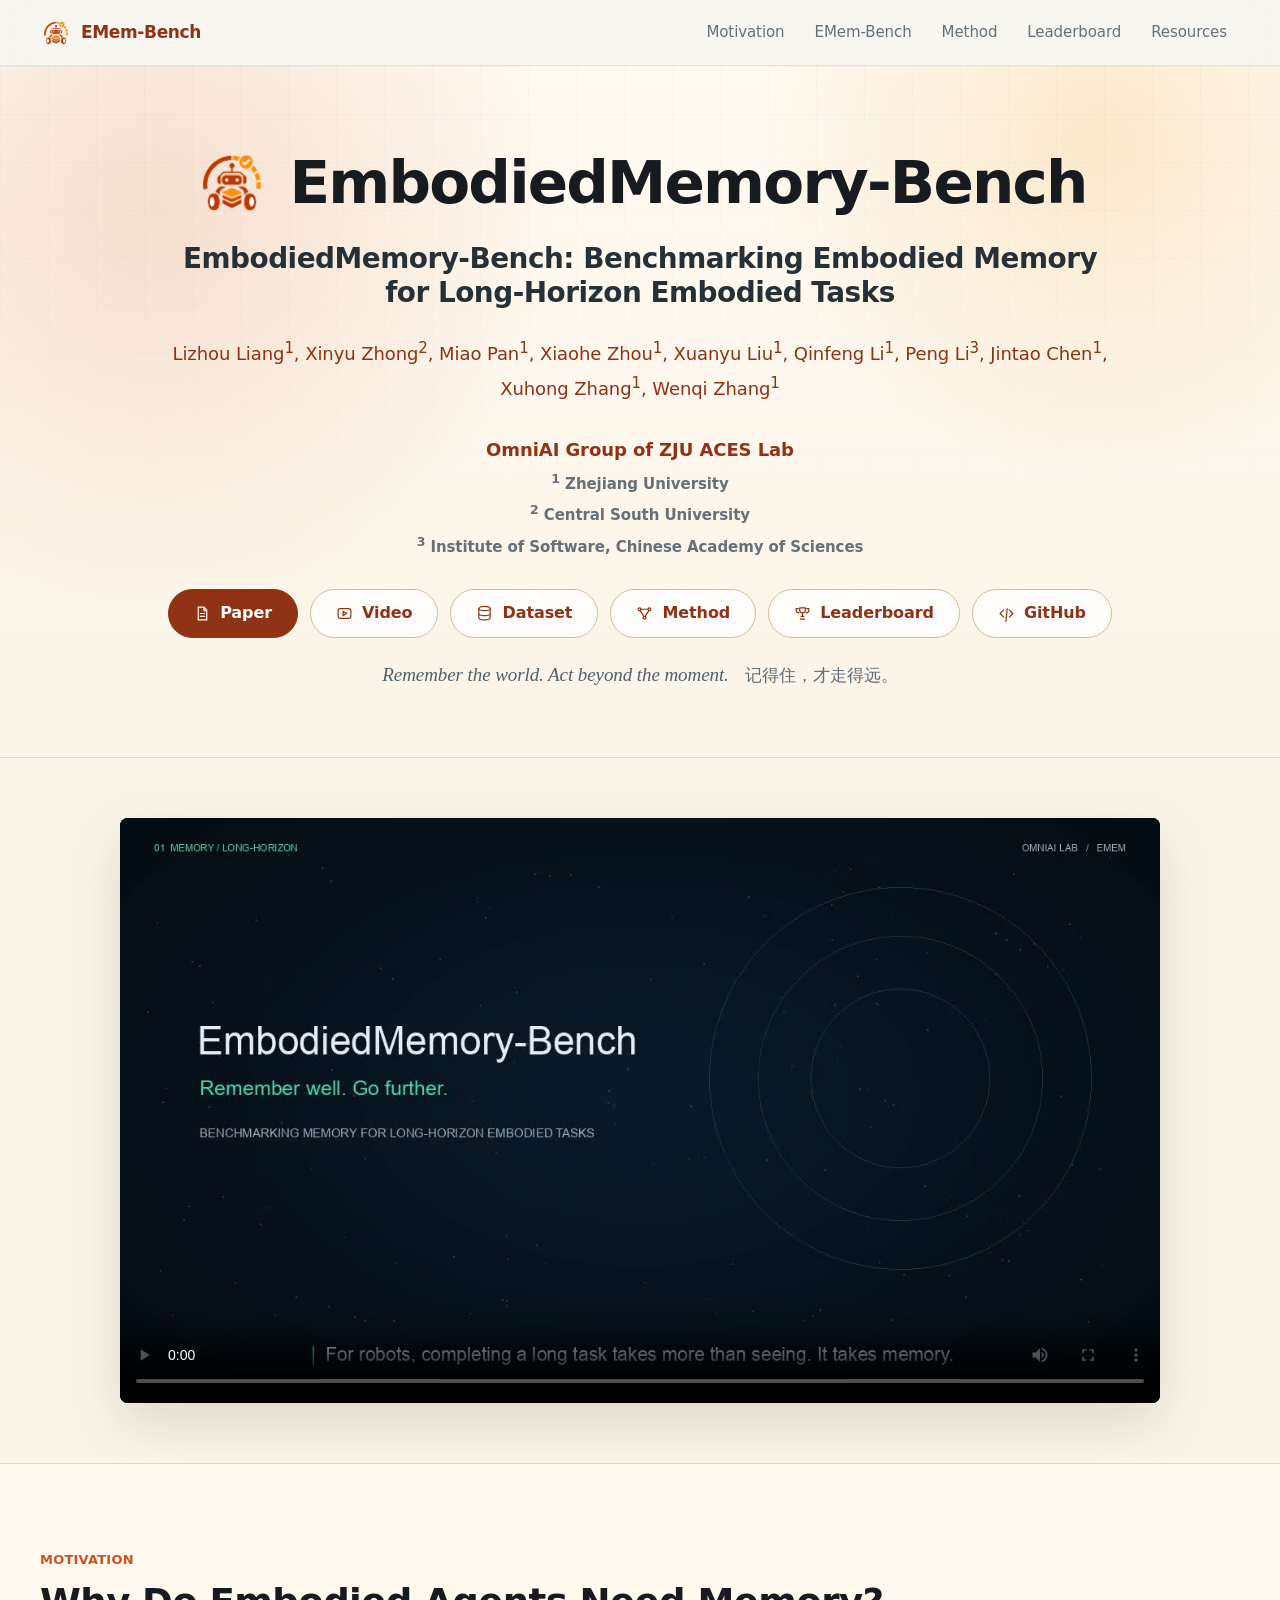
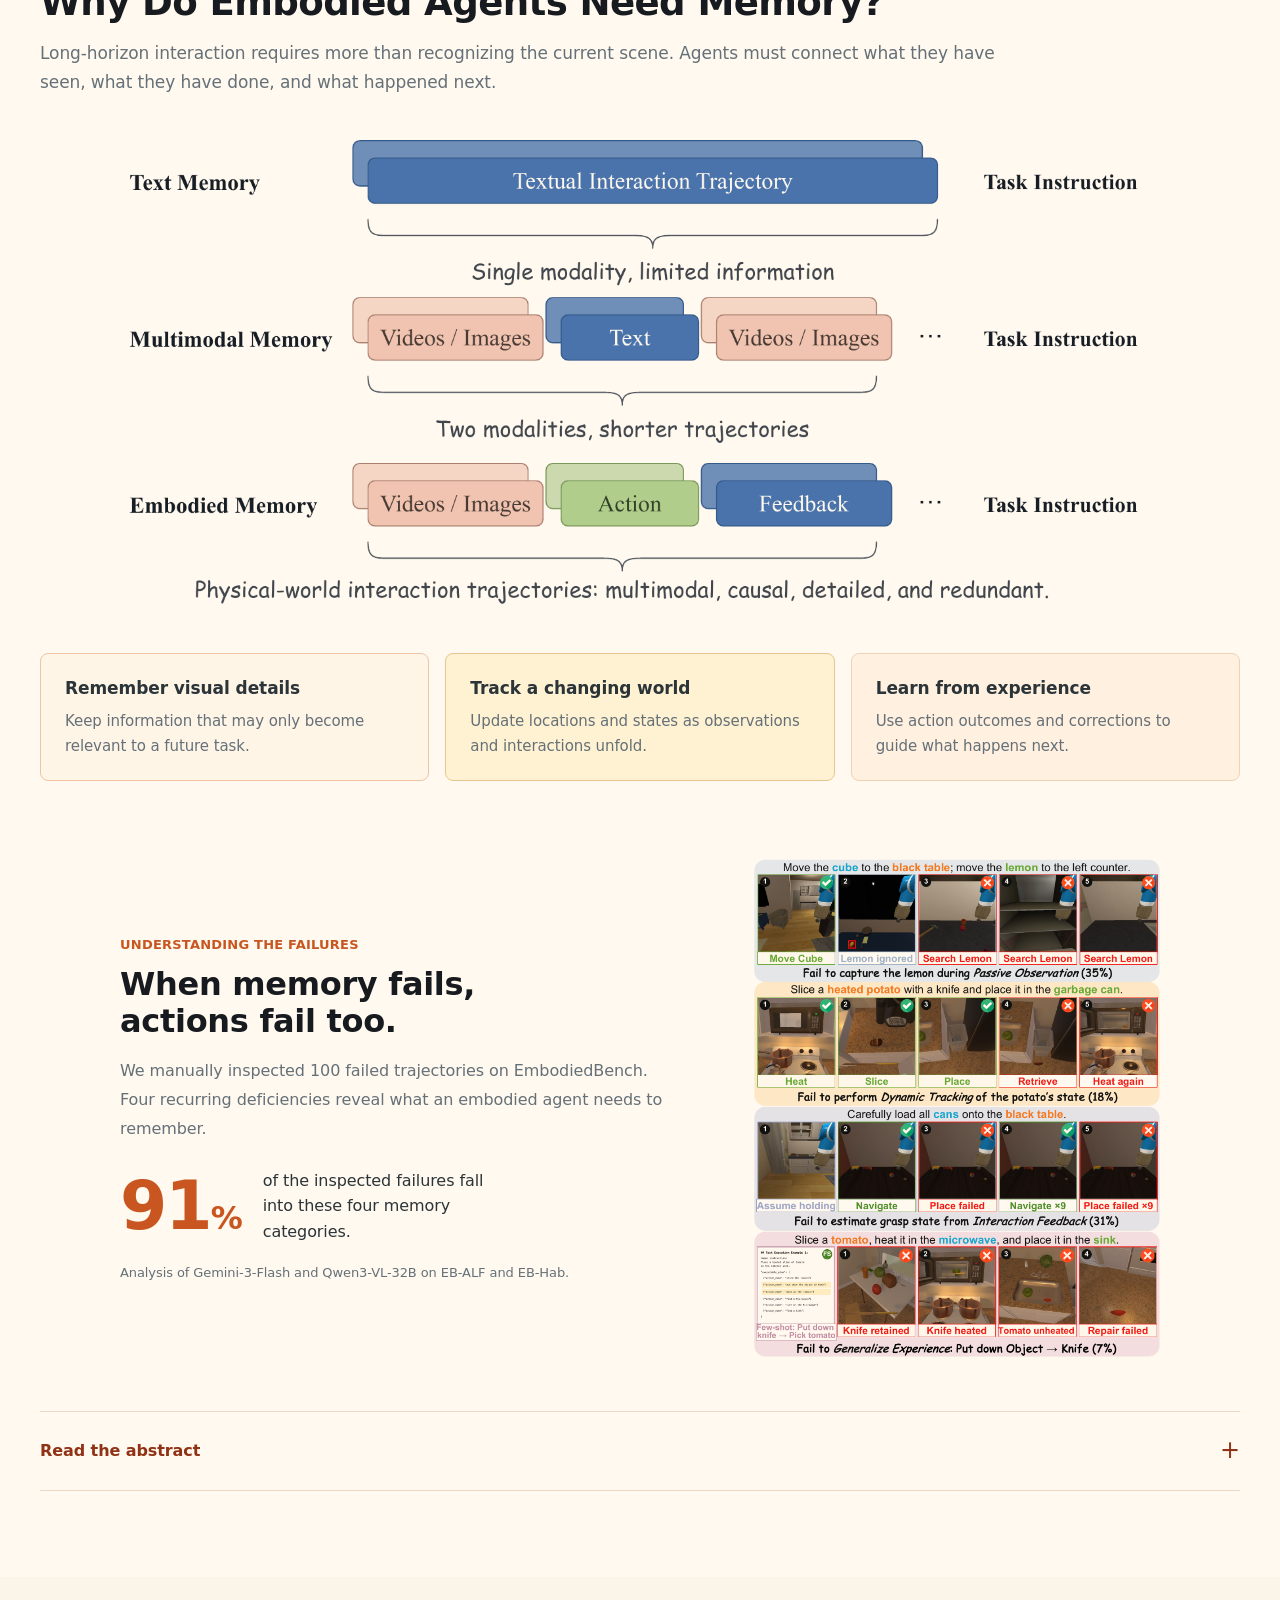
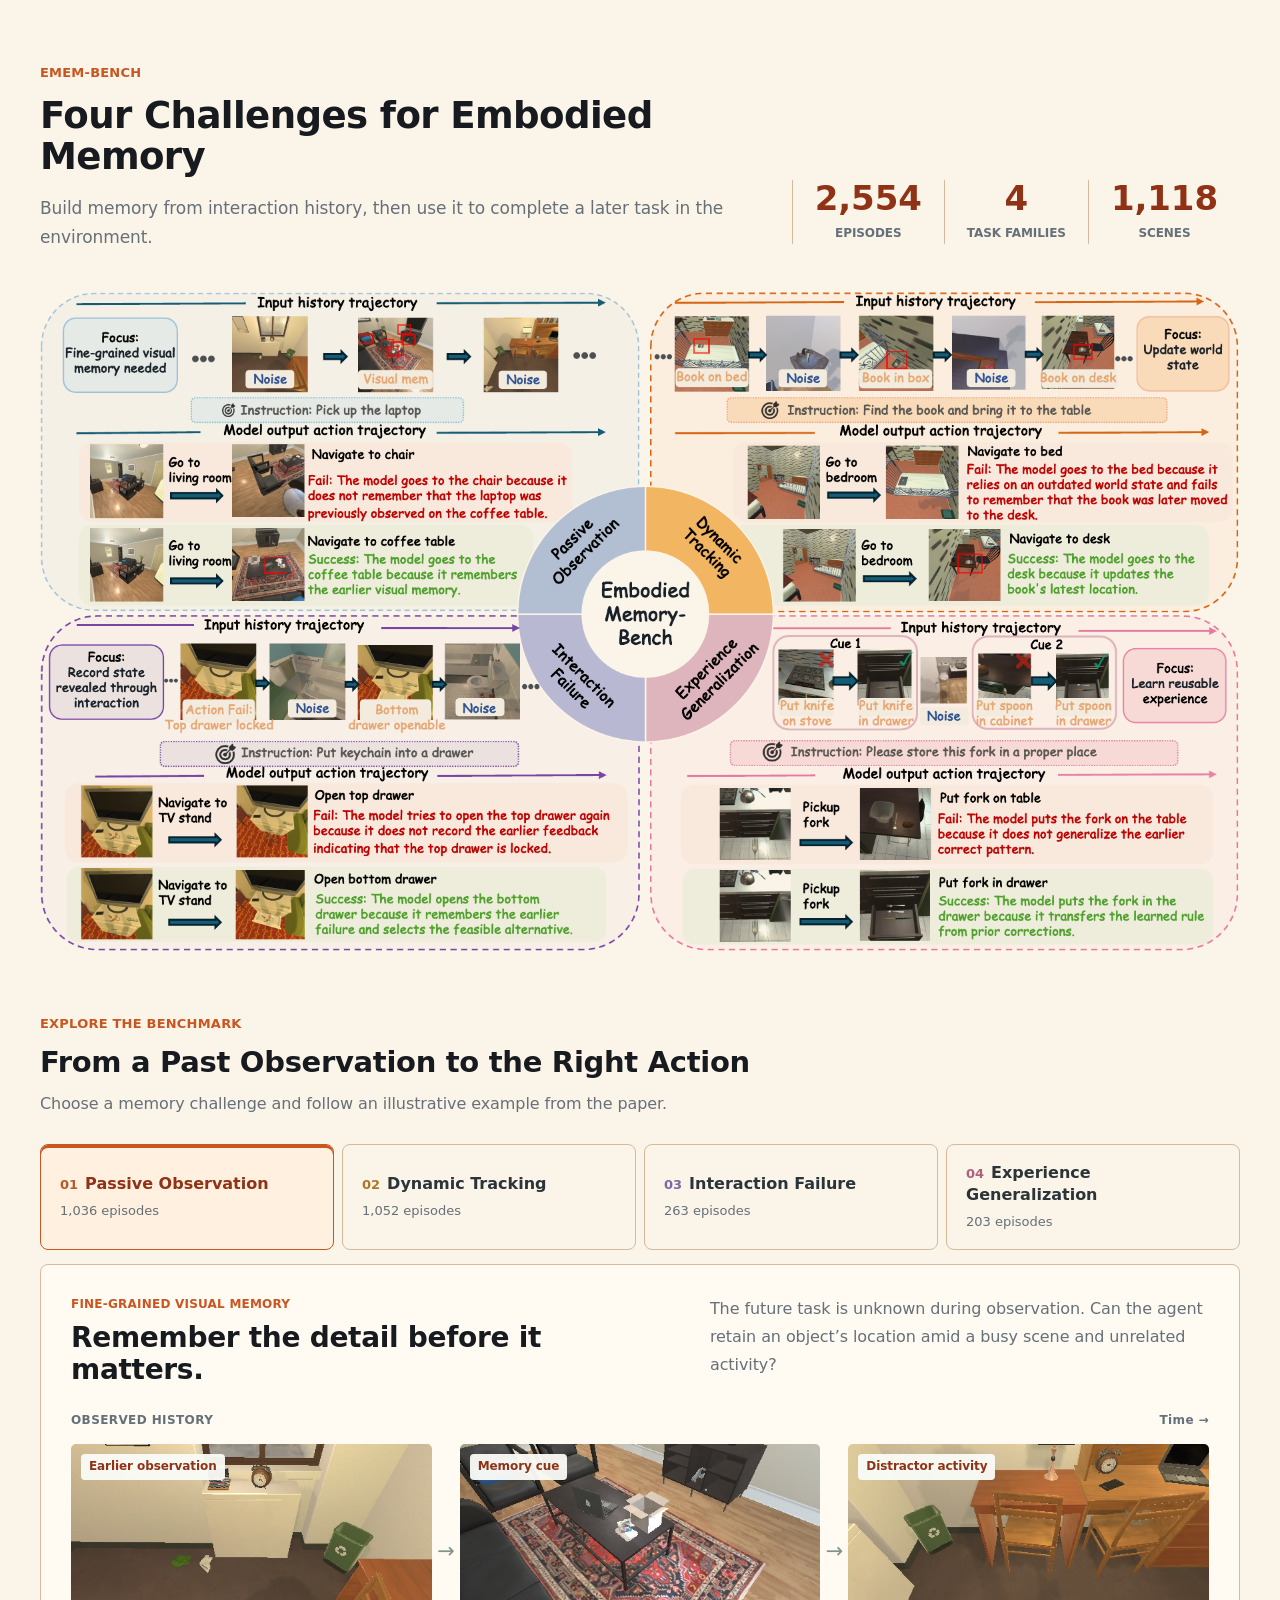
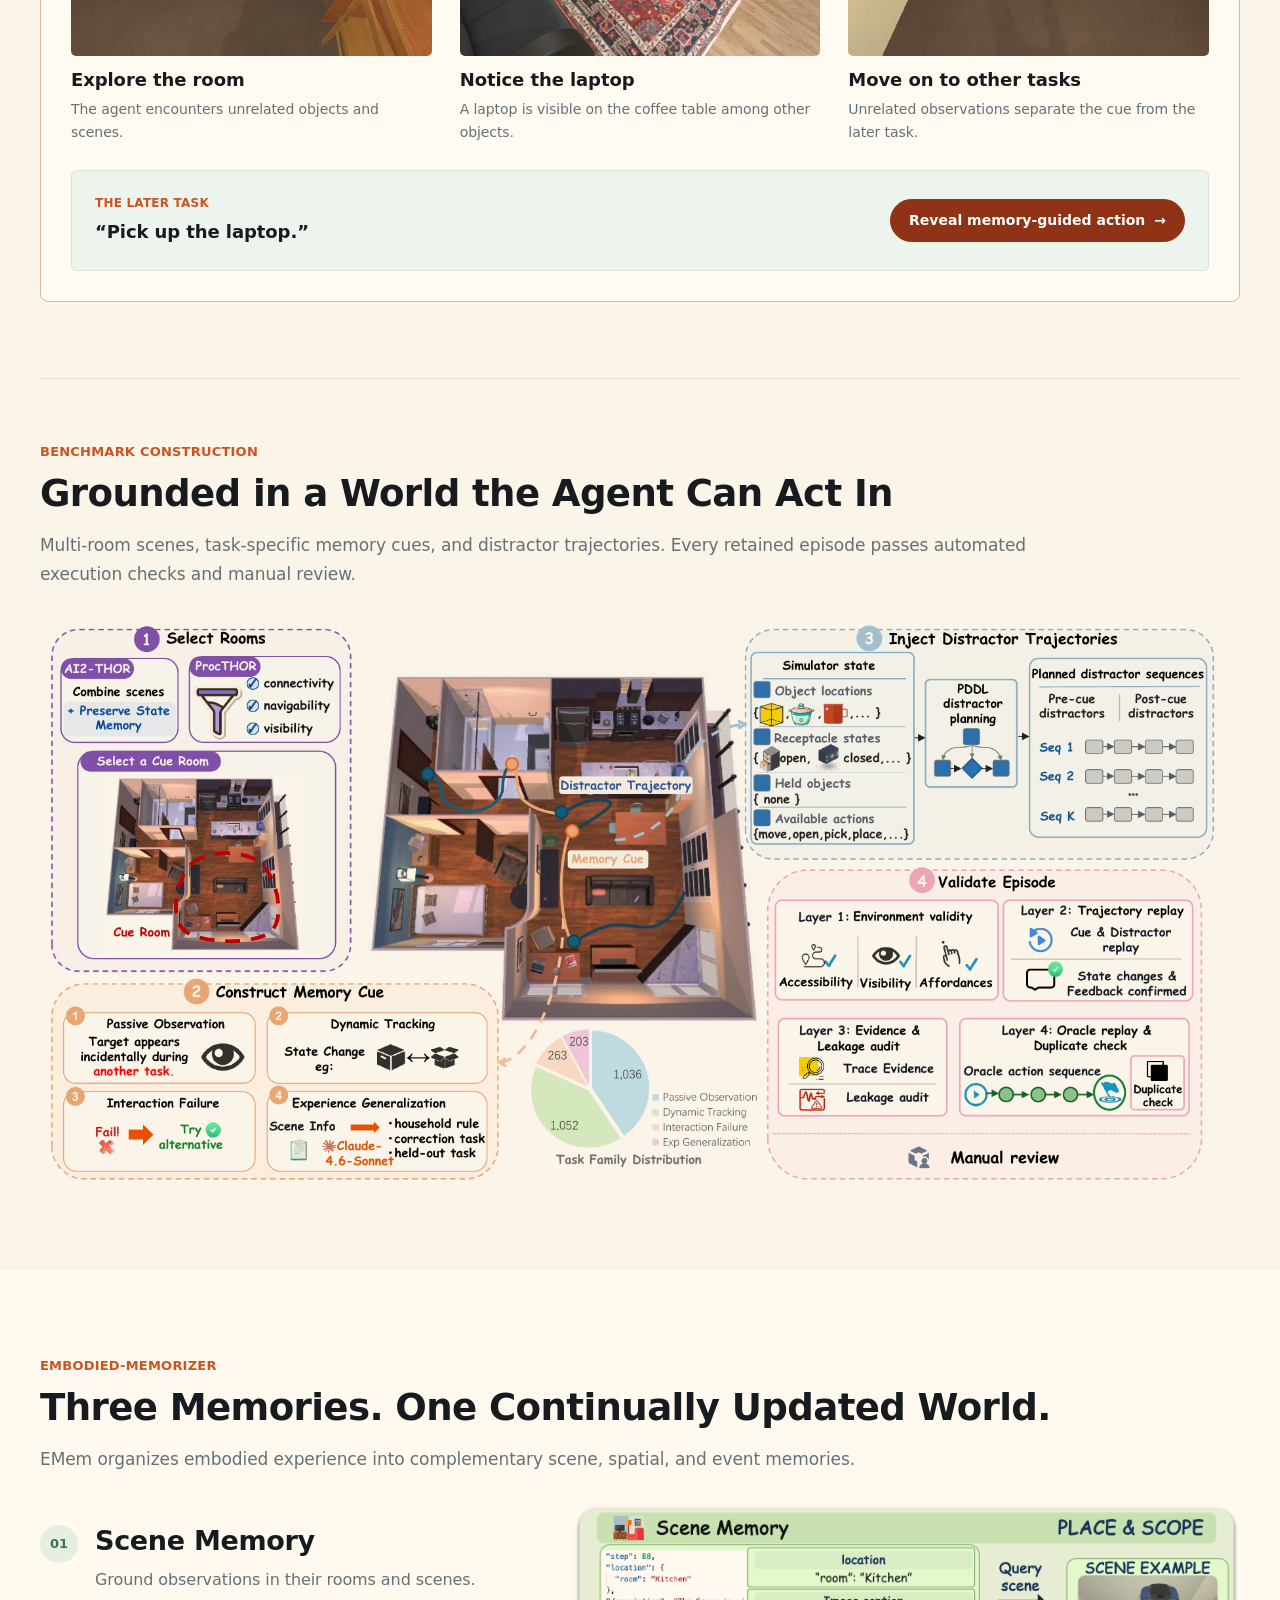
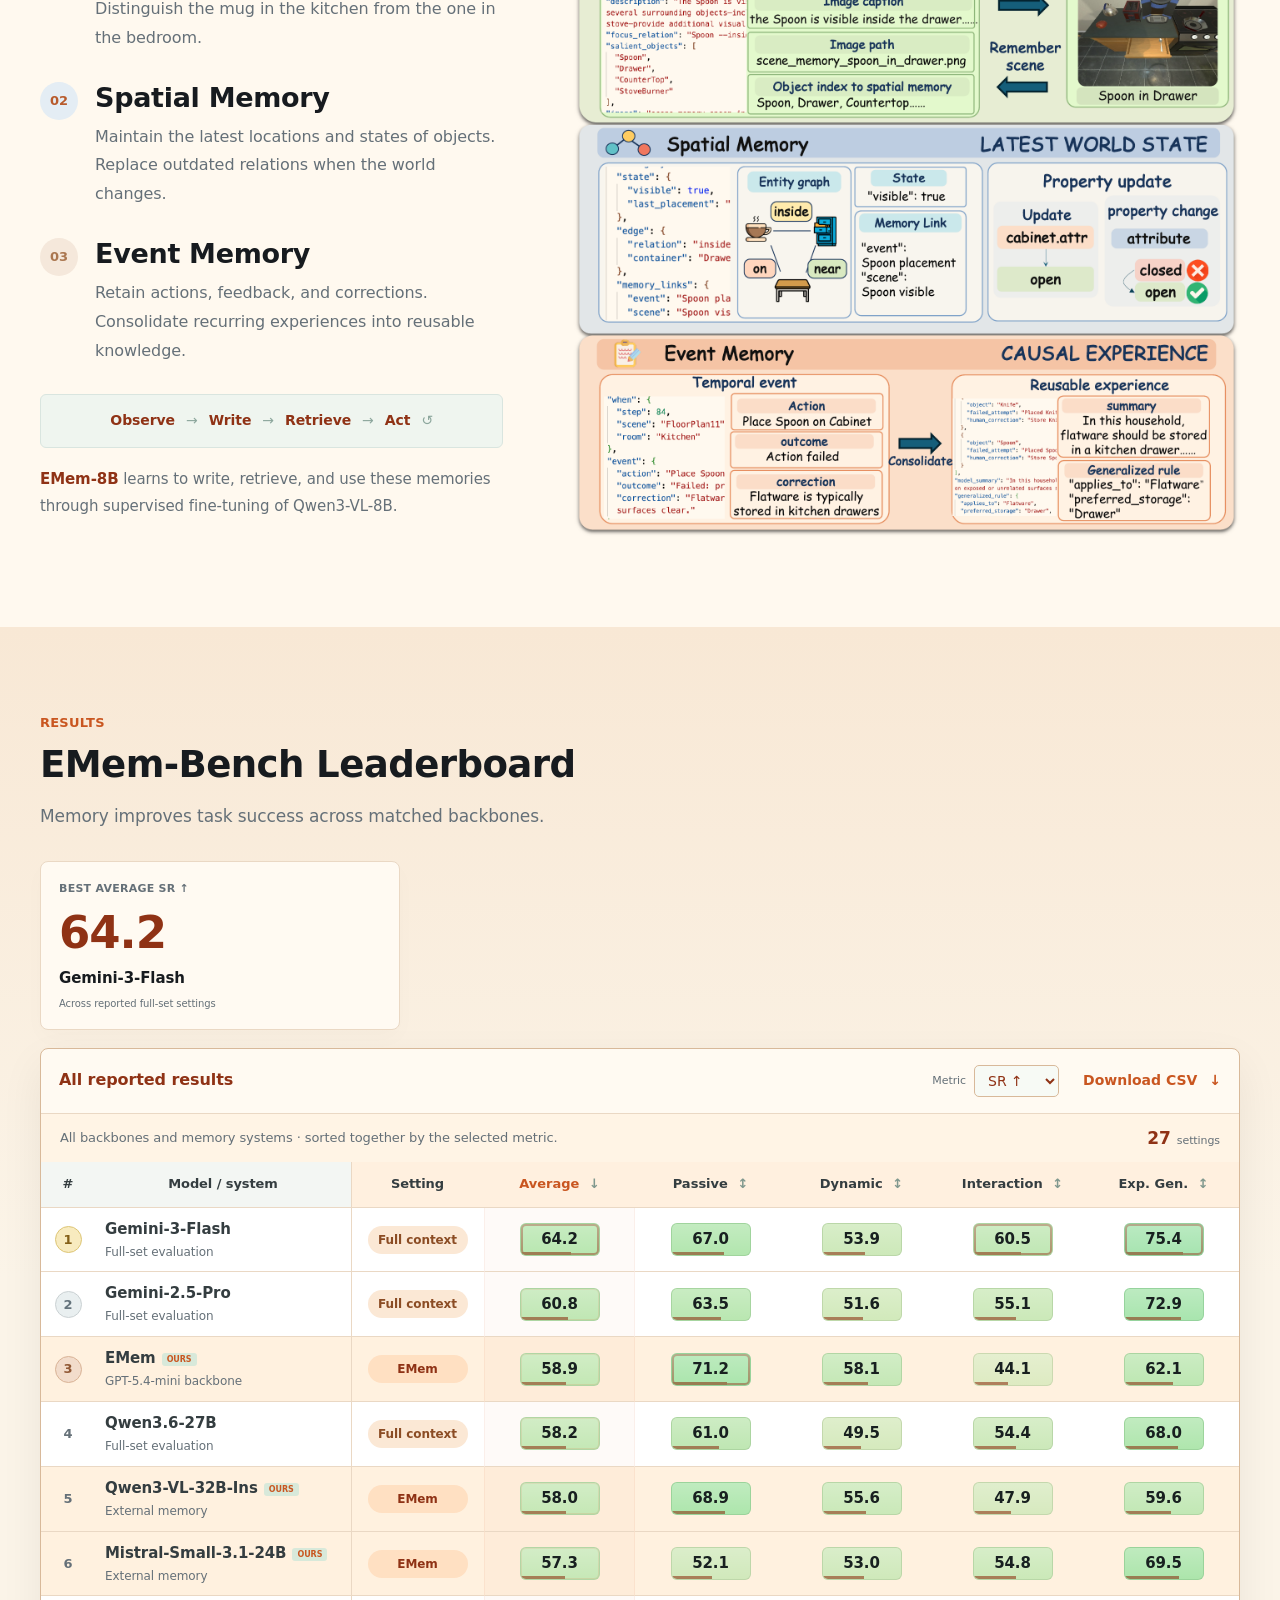
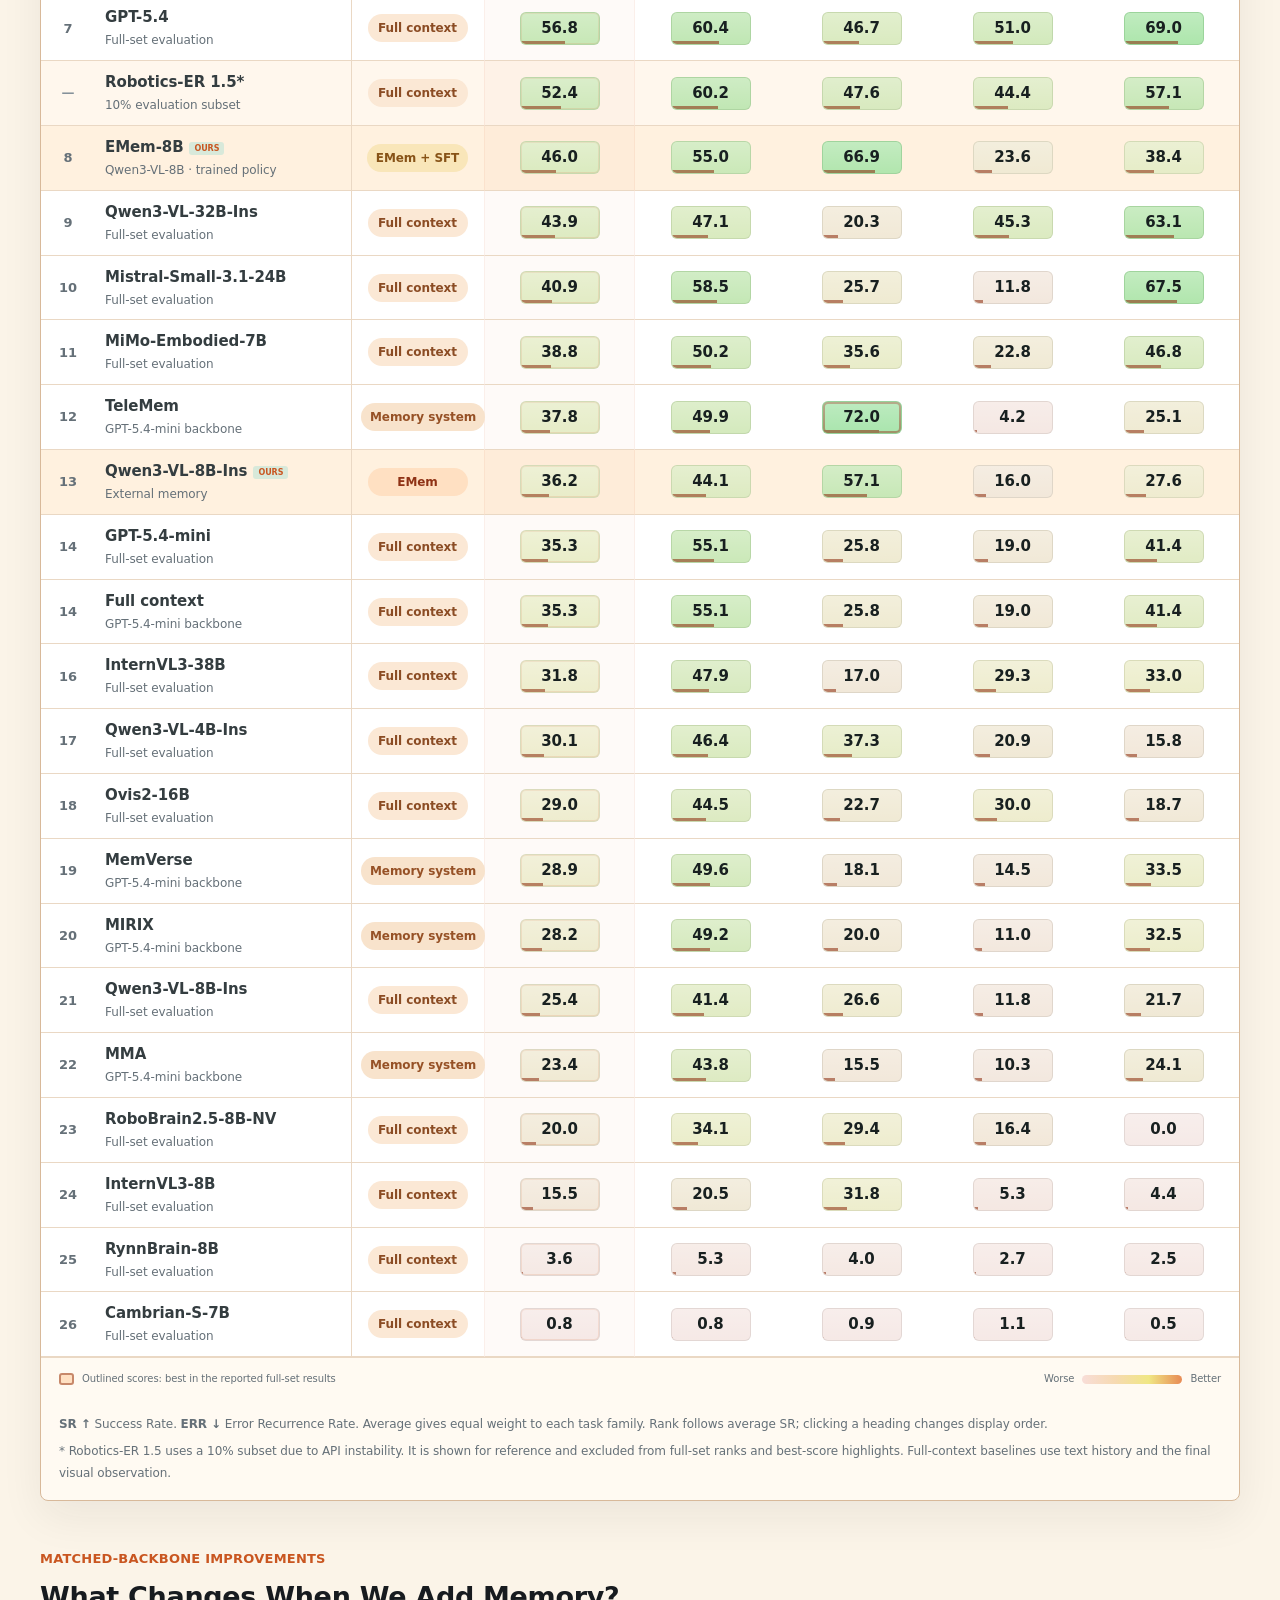
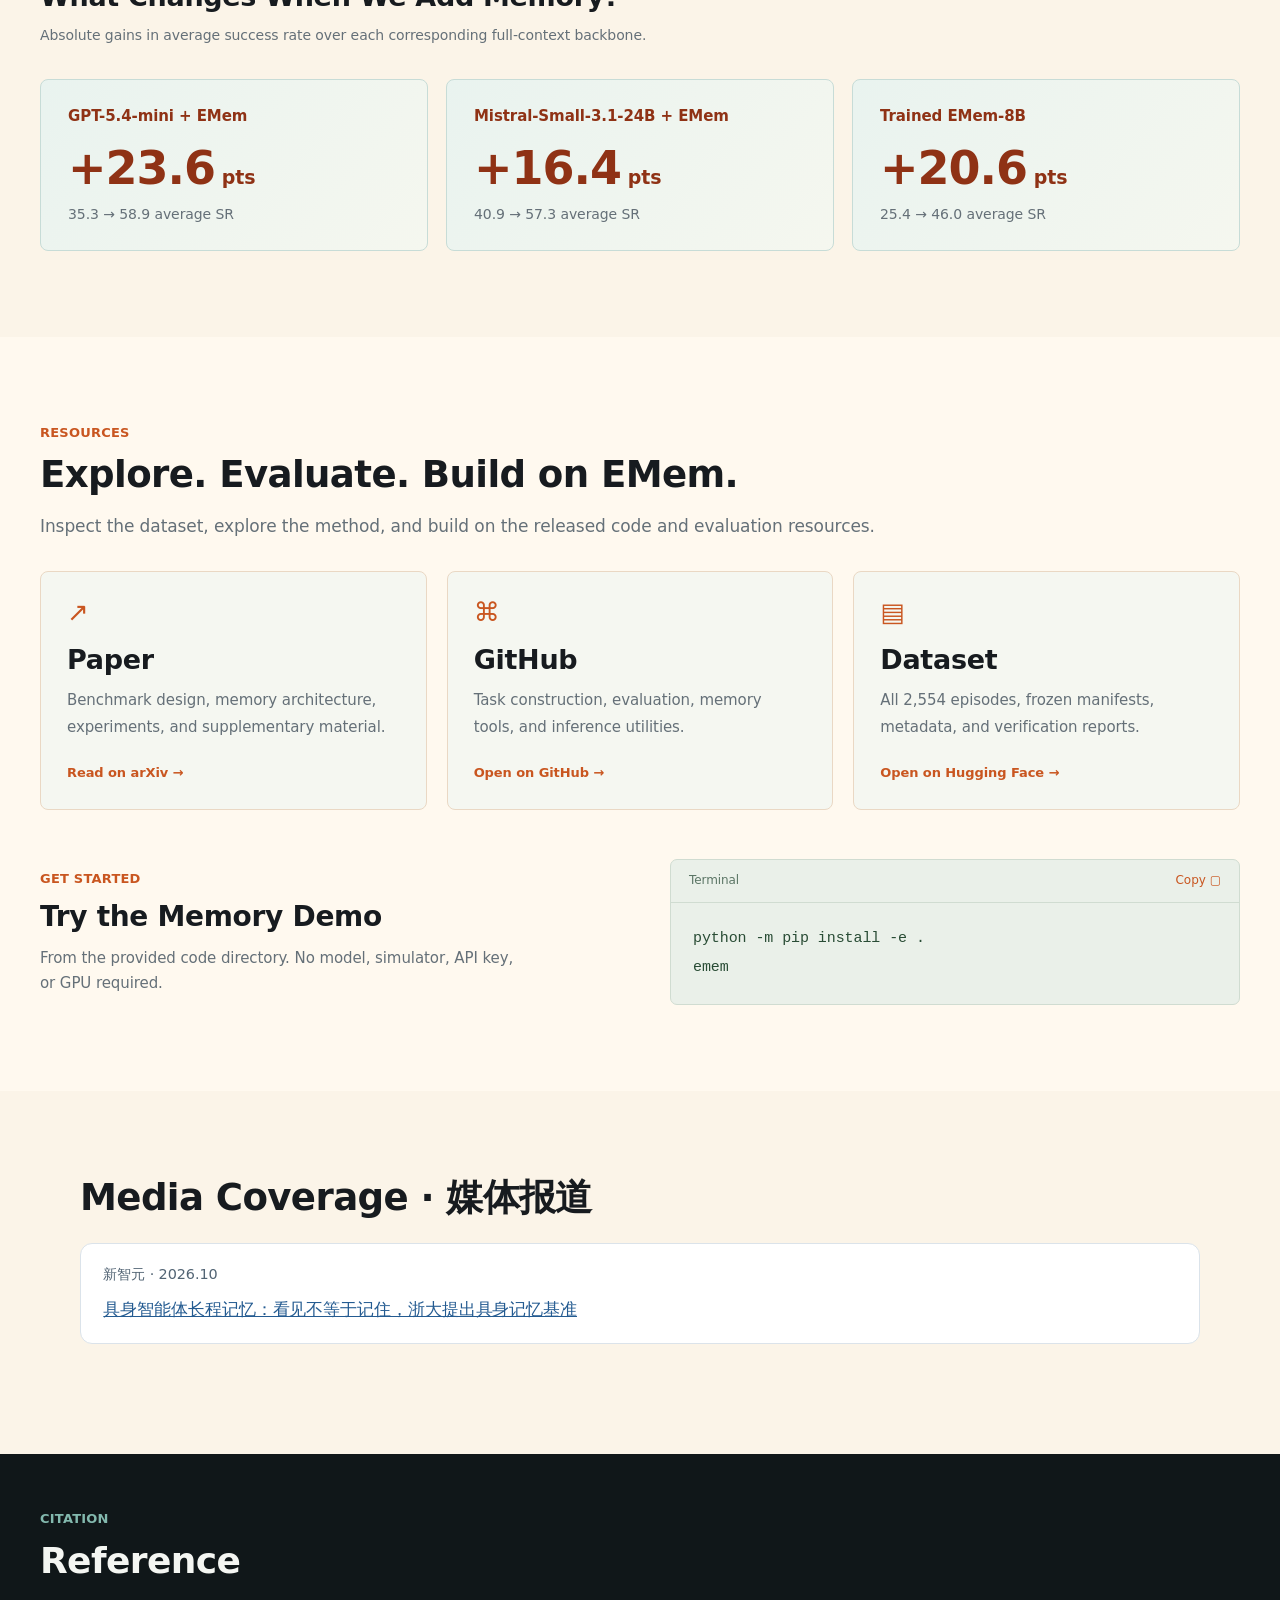
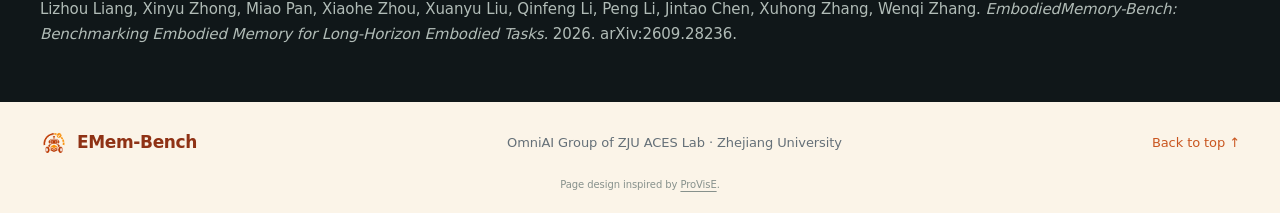
==== commit 78ef297d: "docs: add media coverage to project page" ====
--- a/docs/EmbodiedMemoryBench/index.html
+++ b/docs/EmbodiedMemoryBench/index.html
@@ -95,6 +95,7 @@
     <div class="quickstart"><div><p class="eyebrow">Get started</p><h3>Try the Memory Demo</h3><p>From the provided code directory. No model, simulator, API key, or GPU required.</p></div><div class="code-block"><div class="code-top"><span>Terminal</span><button id="copy-command" aria-label="Copy installation commands">Copy ▢</button></div><pre><code id="install-command">python -m pip install -e .
 emem</code></pre></div></div>
   </div></section>
+<section class="section" id="media-coverage" aria-labelledby="media-coverage-title"><div class="container" style="max-width:1120px;margin:0 auto"><h2 id="media-coverage-title">Media Coverage · 媒体报道</h2><ul style="list-style:none;padding:0;margin:1.5rem 0"><li style="margin:0 0 1rem;padding:1.2rem 1.4rem;border:1px solid #dbe3ea;border-radius:12px;background:#fff;color:#172433"><p style="margin:0 0 .5rem;font-size:.9rem;color:#526474">新智元 · 2026.10</p><a href="https://mp.weixin.qq.com/s?__biz=MzI3MTA0MTk1MA==&amp;mid=2652735627&amp;idx=3&amp;sn=2195898b4588173b111e6ffc13732156" target="_blank" rel="noopener noreferrer" lang="zh-CN" style="font-size:1.08rem;line-height:1.7;overflow-wrap:anywhere;text-decoration:underline;color:#245b91">具身智能体长程记忆：看见不等于记住，浙大提出具身记忆基准</a></li></ul></div></section>
   <section class="citation-section" id="citation"><div class="container"><p class="eyebrow">Citation</p><h2>Reference</h2><p>Lizhou Liang, Xinyu Zhong, Miao Pan, Xiaohe Zhou, Xuanyu Liu, Qinfeng Li, Peng Li, Jintao Chen, Xuhong Zhang, Wenqi Zhang. <em>EmbodiedMemory-Bench: Benchmarking Embodied Memory for Long-Horizon Embodied Tasks.</em> 2026. <a href="https://arxiv.org/abs/2609.28236" target="_blank" rel="noopener">arXiv:2609.28236</a>.</p></div></section>
 </main>
 <footer><div class="container footer-wrap"><a class="brand" href="#top"><img src="assets/mark.png" width="28" height="28" alt=""><span>EMem-Bench</span></a><p>OmniAI Group of ZJU ACES Lab · Zhejiang University</p><a class="back-top" href="#top">Back to top ↑</a></div><p class="design-credit">Page design inspired by <a href="https://zju-omniai.github.io/ProVisE/" target="_blank" rel="noopener">ProVisE</a>.</p></footer>
